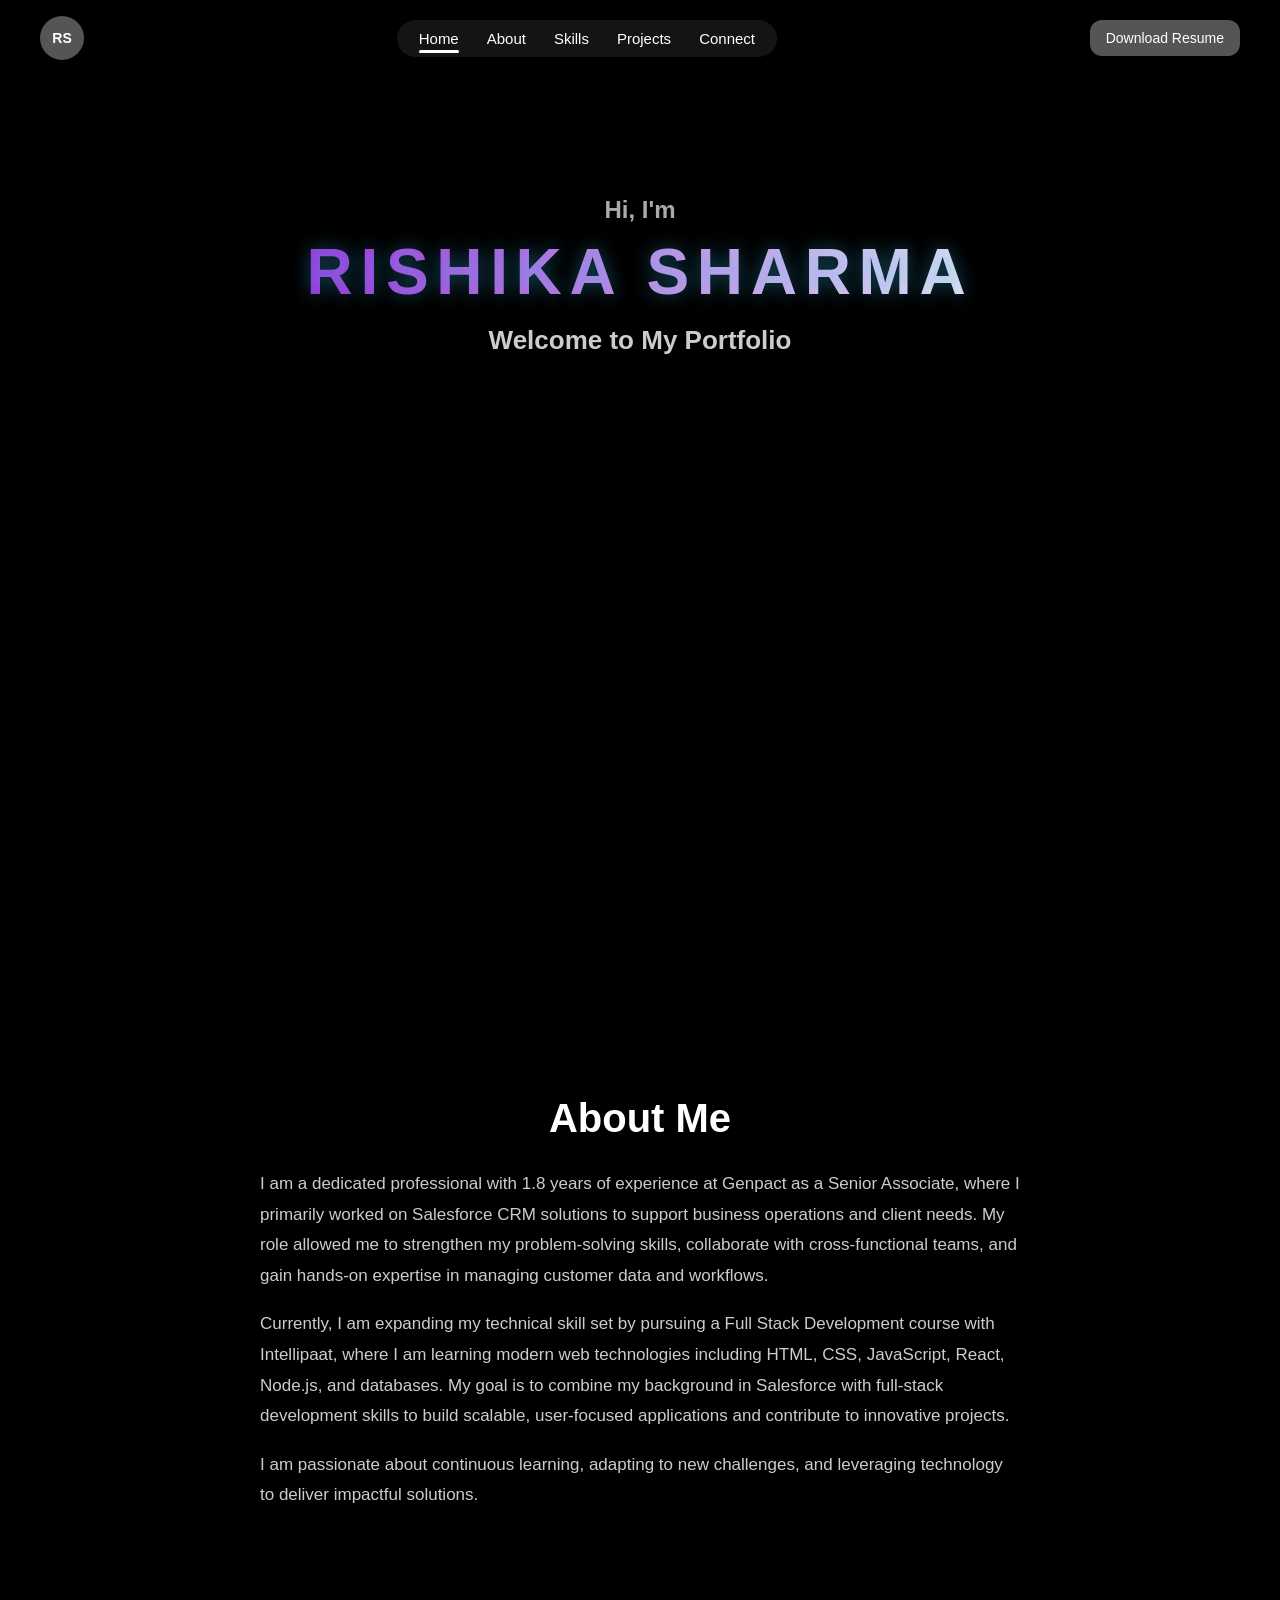
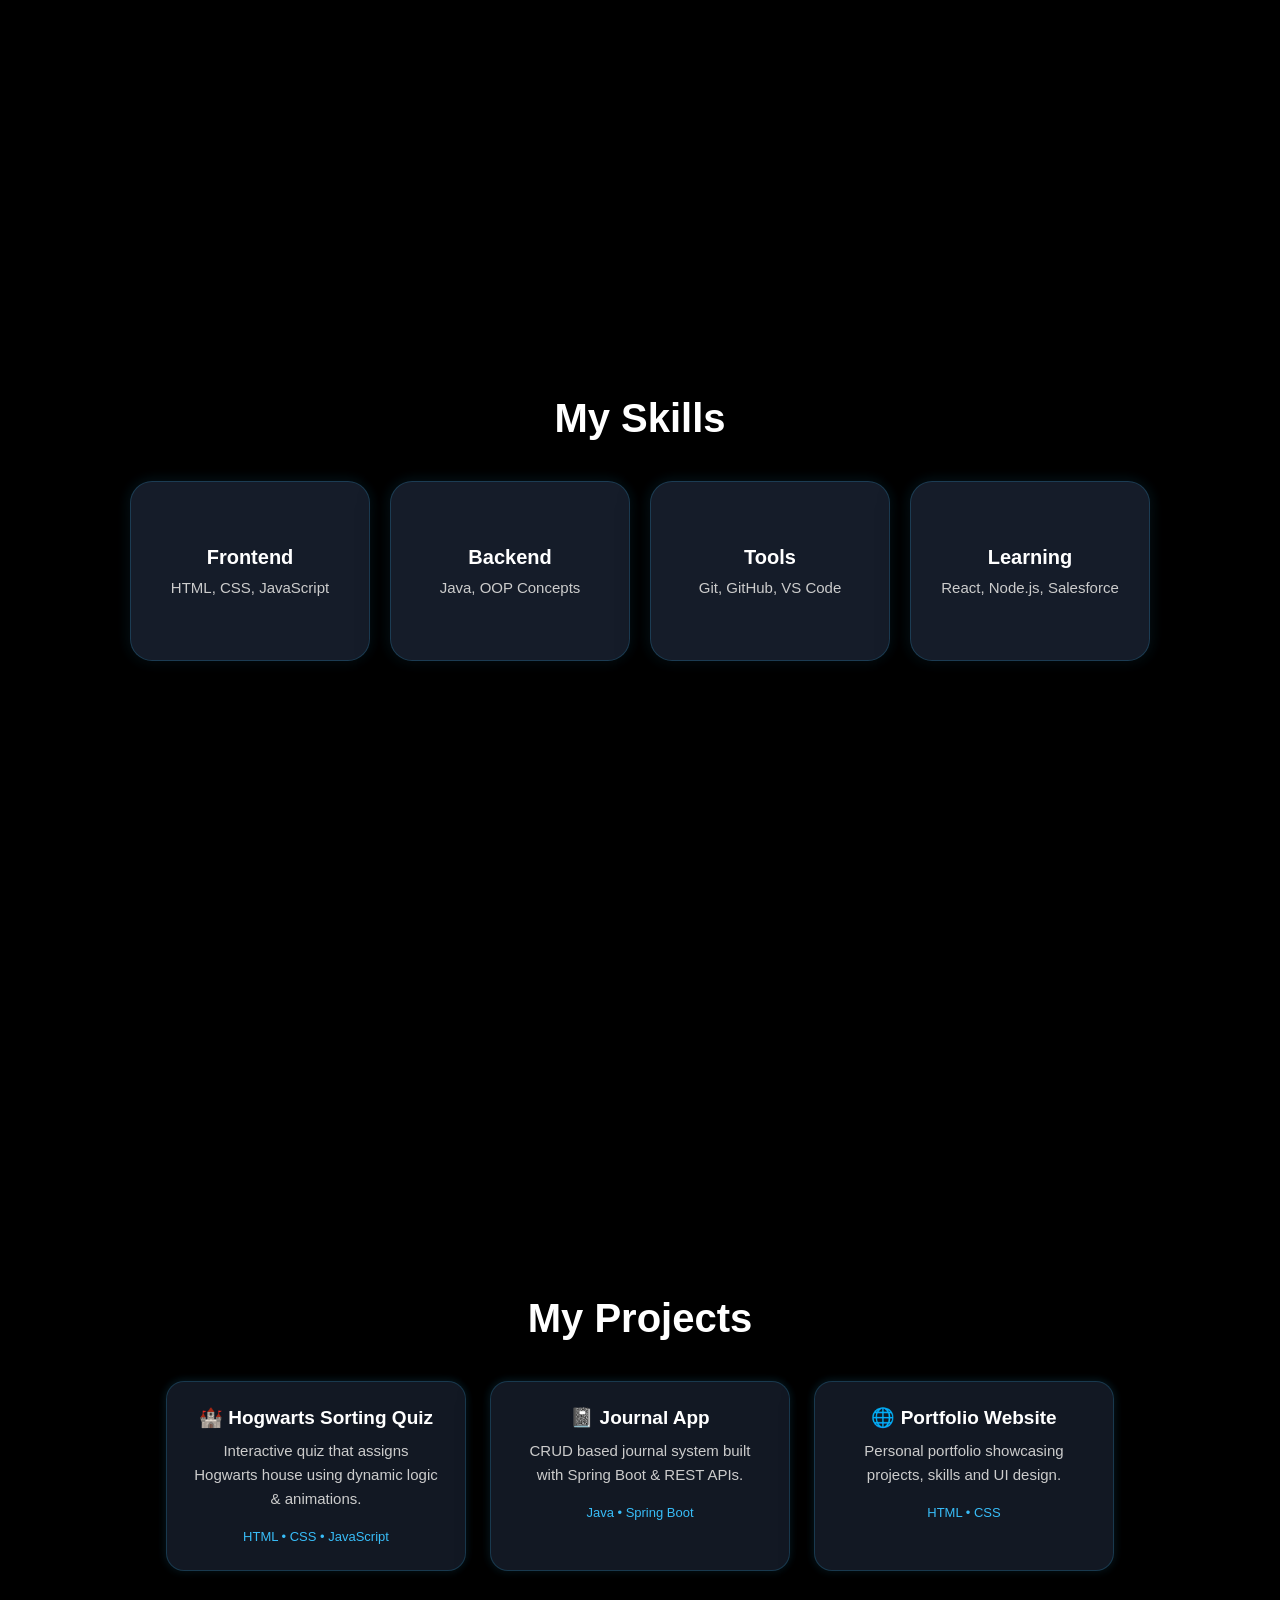
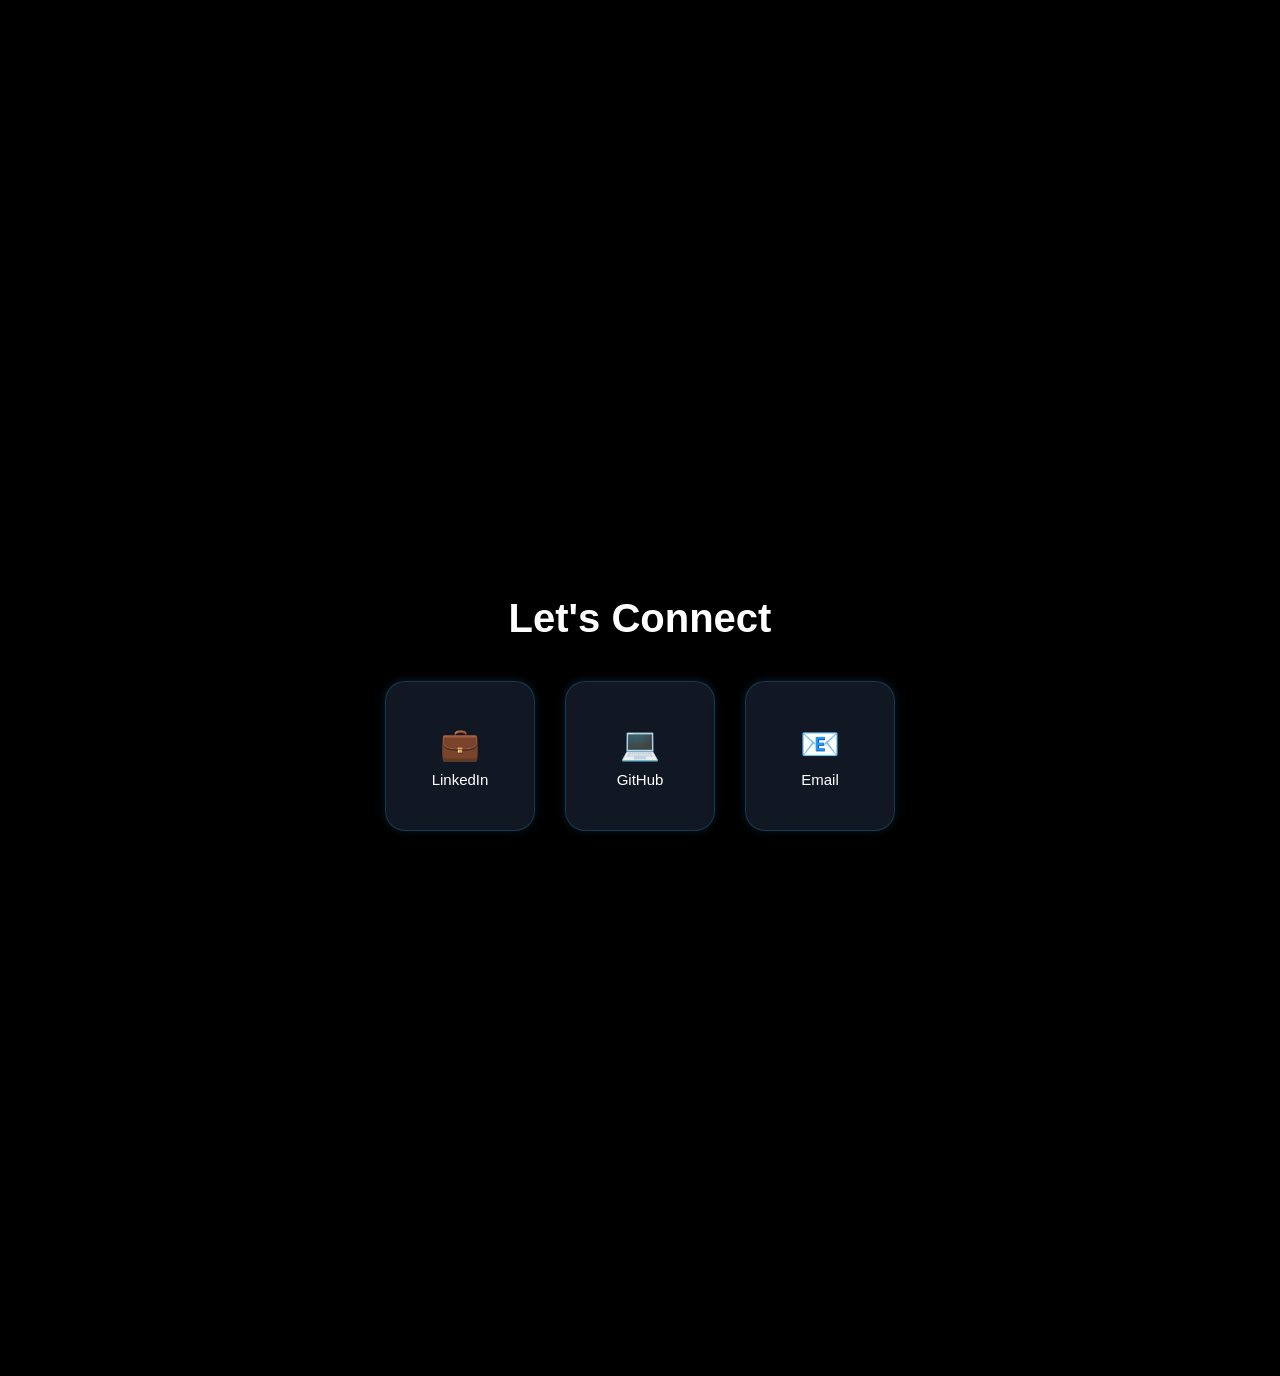
==== index.html @ 9d61c33a "Update index.html" ====
<!DOCTYPE html>
<html lang="en">
<head>
  <meta charset="UTF-8">
  <meta name="viewport" content="width=device-width, initial-scale=1.0, maximum-scale=1.0">
  <title>Portfolio – Rishika Sharma</title>
  <link rel="stylesheet" href="style.css">
</head>
<body>
 
<nav class="navbar">
  <div class="logo">RS</div>
 
  <div class="nav-center" id="navLinks">
    <a href="#home" class="active">Home</a>
    <a href="#about">About</a>
    <a href="#skills">Skills</a>
    <a href="#projects">Projects</a>
    <a href="#connect">Connect</a>
  </div>
 
  <button class="talk-btn">Download Resume</button>
  <div class="menu-toggle" id="menuToggle">☰</div>
</nav>
 
<!-- HOME -->
<div id="home" class="page home-page">
  <h3>Hi, I'm</h3>
  <h2 class="glow-text">Rishika Sharma</h2>
  <h1>Welcome to My Portfolio</h1>
</div>
 
<!-- ABOUT -->
<div id="about" class="page">
  <h2>About Me</h2>
  <p class="about-text">
    I am a dedicated professional with 1.8 years of experience at Genpact as a Senior Associate,
    where I primarily worked on Salesforce CRM solutions to support business operations and client needs.
    My role allowed me to strengthen my problem-solving skills, collaborate with cross-functional teams,
    and gain hands-on expertise in managing customer data and workflows.
  </p>
  <p class="about-text">
    Currently, I am expanding my technical skill set by pursuing a Full Stack Development course with Intellipaat,
    where I am learning modern web technologies including HTML, CSS, JavaScript, React, Node.js, and databases.
    My goal is to combine my background in Salesforce with full-stack development skills to build scalable,
    user-focused applications and contribute to innovative projects.
  </p>
  <p class="about-text">
    I am passionate about continuous learning, adapting to new challenges, and leveraging technology to deliver impactful solutions.
  </p>
</div>
 
<!-- SKILLS -->
<div id="skills" class="page">
  <section class="skills">
    <h2>My Skills</h2>
    <div class="skills-container">
      <div class="card"><h3>Frontend</h3><p>HTML, CSS, JavaScript</p></div>
      <div class="card"><h3>Backend</h3><p>Java, OOP Concepts</p></div>
      <div class="card"><h3>Tools</h3><p>Git, GitHub, VS Code</p></div>
      <div class="card"><h3>Learning</h3><p>React, Node.js, Salesforce</p></div>
    </div>
  </section>
</div>
 
<!-- PROJECTS -->
<div id="projects" class="page">
  <h2>My Projects</h2>
  <div class="projects-container">
    <div class="project-card">
      <h3>🏰 Hogwarts Sorting Quiz</h3>
      <p>Interactive quiz that assigns Hogwarts house using dynamic logic &amp; animations.</p>
      <span>HTML • CSS • JavaScript</span>
    </div>
    <div class="project-card">
      <h3>📓 Journal App</h3>
      <p>CRUD based journal system built with Spring Boot &amp; REST APIs.</p>
      <span>Java • Spring Boot</span>
    </div>
    <div class="project-card">
      <h3>🌐 Portfolio Website</h3>
      <p>Personal portfolio showcasing projects, skills and UI design.</p>
      <span>HTML • CSS</span>
    </div>
  </div>
</div>
 
<!-- CONNECT -->
<div id="connect" class="page">
  <h2>Let's Connect</h2>
  <div class="connect-container">
    <a href="https://www.linkedin.com/in/rishika-sharma25/" target="_blank" class="connect-card">
      <span>💼</span><p>LinkedIn</p>
    </a>
    <a href="https://github.com/rishikalearner" target="_blank" class="connect-card">
      <span>💻</span><p>GitHub</p>
    </a>
    <a href="mailto:rishikasharmar27@gmail.com" class="connect-card">
      <span>📧</span><p>Email</p>
    </a>
  </div>
</div>
 
<script src="script.js"></script>
</body>
</html>
---- style.css ----
/* ===== RESET ===== */
* {
  margin: 0;
  padding: 0;
  box-sizing: border-box;
}

html {
  scroll-behavior: smooth;
}

body {
  font-family: 'Segoe UI', Tahoma, Geneva, Verdana, sans-serif;
  background: black;
  color: white;
}

/* ===== NAVBAR ===== */
.navbar {
  display: flex;
  justify-content: space-between;
  align-items: center;
  padding: 16px 40px;
  position: sticky;
  top: 0;
  z-index: 1000;
  background: rgba(0, 0, 0, 0.7);
  backdrop-filter: blur(12px);
}

.logo {
  width: 44px;
  height: 44px;
  border-radius: 50%;
  background: #555;
  display: flex;
  align-items: center;
  justify-content: center;
  font-weight: bold;
  font-size: 14px;
  flex-shrink: 0;
}

.nav-center {
  display: flex;
  align-items: center;
  gap: 28px;
  background: rgba(255, 255, 255, 0.08);
  padding: 10px 22px;
  border-radius: 40px;
  backdrop-filter: blur(10px);
}

.nav-center a {
  color: white;
  text-decoration: none;
  font-size: 15px;
  position: relative;
  white-space: nowrap;
}

.nav-center a.active::after {
  content: "";
  position: absolute;
  left: 0;
  bottom: -6px;
  width: 100%;
  height: 3px;
  background: white;
  border-radius: 2px;
}

.talk-btn {
  background: #555;
  border: none;
  padding: 10px 16px;
  border-radius: 12px;
  color: white;
  cursor: pointer;
  font-size: 14px;
  white-space: nowrap;
  flex-shrink: 0;
}

.menu-toggle {
  display: none;
  font-size: 24px;
  cursor: pointer;
  flex-shrink: 0;
}

/* ===== PAGES ===== */
.page {
  min-height: 100vh;
  padding: 120px 80px 80px;
  font-size: 18px;
  text-align: center;
}

/* ===== HOME ===== */
.home-page h3 {
  font-size: clamp(18px, 3vw, 24px);
  color: #aaa;
  margin-bottom: 10px;
}

.home-page h1 {
  font-size: clamp(18px, 3vw, 26px);
  color: #ccc;
  margin-top: 14px;
}

.glow-text {
  display: inline-block;
  font-size: clamp(32px, 7vw, 64px);
  text-transform: uppercase;
  letter-spacing: 0.12em;
  color: transparent;
  background: linear-gradient(90deg,
    rgba(187, 56, 248, 0.85),
    rgba(255, 255, 255, 0.95),
    rgba(56, 189, 248, 0.7));
  background-size: 220% 100%;
  -webkit-background-clip: text;
  background-clip: text;
  text-shadow: 0 0 18px rgba(56, 189, 248, 0.4);
  animation: slideGlow 3.5s linear infinite;
  line-height: 1.2;
}

@keyframes slideGlow {
  0%   { background-position: 0% 50%; }
  100% { background-position: 200% 50%; }
}

/* ===== ABOUT ===== */
#about h2 {
  font-size: clamp(24px, 5vw, 40px);
  margin-bottom: 28px;
}

.about-text {
  max-width: 760px;
  margin: 0 auto 18px;
  font-size: clamp(14px, 2.2vw, 17px);
  line-height: 1.8;
  color: #ccc;
  text-align: left;
}

/* ===== SKILLS ===== */
.skills {
  text-align: center;
  padding: 0;
}

.skills h2 {
  font-size: clamp(24px, 5vw, 40px);
  margin-bottom: 10px;
}

.skills-container {
  display: flex;
  flex-wrap: wrap;
  justify-content: center;
  gap: 20px;
  margin-top: 40px;
}

.card {
  padding: 36px 22px;
  border-radius: 22px;
  min-height: 180px;
  width: clamp(160px, 40vw, 240px);

  background: rgba(30, 41, 59, 0.7);
  backdrop-filter: blur(12px);
  border: 1px solid rgba(56, 189, 248, 0.2);
  box-shadow:
    0 10px 30px rgba(0, 0, 0, 0.6),
    0 0 15px rgba(56, 189, 248, 0.15);

  display: flex;
  flex-direction: column;
  justify-content: center;
  align-items: center;
  text-align: center;

  transition: all 0.4s ease;
}

.card:hover {
  transform: translateY(-6px);
  box-shadow:
    0 16px 40px rgba(0, 0, 0, 0.7),
    0 0 22px rgba(56, 189, 248, 0.4);
}

.card h3 {
  margin-bottom: 10px;
  font-size: clamp(16px, 2.5vw, 20px);
  color: #fff;
}

.card p {
  font-size: clamp(13px, 2vw, 15px);
  color: #ccc;
}

/* ===== PROJECTS ===== */
#projects h2 {
  font-size: clamp(24px, 5vw, 40px);
  margin-bottom: 40px;
}

.projects-container {
  display: flex;
  flex-wrap: wrap;
  justify-content: center;
  gap: 24px;
}

.project-card {
  width: clamp(260px, 80vw, 300px);
  padding: 24px;
  border-radius: 18px;
  position: relative;
  z-index: 1;

  background: rgba(30, 41, 59, 0.6);
  backdrop-filter: blur(10px);
  border: 1px solid rgba(56, 189, 248, 0.2);
  box-shadow:
    0 10px 30px rgba(0, 0, 0, 0.6),
    0 0 10px rgba(56, 189, 248, 0.2);

  transition: all 0.3s ease;
}

.project-card::before {
  content: "";
  position: absolute;
  inset: -2px;
  border-radius: 20px;
  background: linear-gradient(45deg, #0f172a, #1e293b, #020617);
  z-index: -1;
  opacity: 0;
  transition: 0.4s;
}

.project-card:hover::before {
  opacity: 1;
}

.project-card:hover {
  transform: translateY(-10px) scale(1.03);
  box-shadow:
    0 20px 50px rgba(0, 0, 0, 0.8),
    0 0 25px rgba(56, 189, 248, 0.6);
  border: 1px solid #38bdf8;
}

.project-card h3 {
  margin-bottom: 10px;
  font-size: clamp(16px, 2.5vw, 19px);
  color: #fff;
}

.project-card p {
  font-size: clamp(13px, 2vw, 15px);
  color: #ccc;
  margin-bottom: 14px;
  line-height: 1.6;
}

.project-card span {
  font-size: 13px;
  color: #38bdf8;
}

/* ===== CONNECT ===== */
#connect h2 {
  font-size: clamp(24px, 5vw, 40px);
  margin-bottom: 40px;
}

.connect-container {
  display: flex;
  justify-content: center;
  gap: 30px;
  flex-wrap: wrap;
}

.connect-card {
  width: clamp(110px, 30vw, 150px);
  height: clamp(110px, 30vw, 150px);

  display: flex;
  flex-direction: column;
  justify-content: center;
  align-items: center;

  text-decoration: none;
  color: white;
  border-radius: 20px;

  background: rgba(30, 41, 59, 0.6);
  backdrop-filter: blur(10px);
  border: 1px solid rgba(56, 189, 248, 0.2);
  box-shadow:
    0 10px 30px rgba(0, 0, 0, 0.6),
    0 0 10px rgba(56, 189, 248, 0.2);

  transition: all 0.4s ease;
}

.connect-card span {
  font-size: clamp(22px, 5vw, 32px);
  margin-bottom: 8px;
}

.connect-card p {
  font-size: clamp(12px, 2vw, 15px);
}

.connect-card:hover {
  transform: translateY(-10px) scale(1.05);
  box-shadow:
    0 20px 50px rgba(0, 0, 0, 0.8),
    0 0 25px rgba(56, 189, 248, 0.6);
  border: 1px solid #38bdf8;
}

/* =====================================================
   RESPONSIVE BREAKPOINTS
   ===================================================== */

/* ── Tablet (portrait + landscape): 481px – 1024px ── */
@media (max-width: 1024px) {
  .navbar {
    padding: 14px 28px;
  }

  .nav-center {
    gap: 20px;
    padding: 9px 18px;
  }

  .page {
    padding: 100px 48px 60px;
  }
}

/* ── Mobile landscape / small tablet: 601px – 768px ── */
@media (max-width: 768px) {
  /* Navbar: hide desktop links + button, show hamburger */
  .nav-center {
    position: absolute;
    top: 72px;
    left: 0;
    right: 0;
    flex-direction: column;
    align-items: flex-start;
    gap: 14px;
    background: rgba(10, 10, 20, 0.97);
    padding: 20px 28px;
    border-radius: 0 0 16px 16px;
    display: none;
    box-shadow: 0 8px 24px rgba(0,0,0,0.5);
  }

  .nav-center.show {
    display: flex;
  }

  .nav-center a {
    font-size: 17px;
  }

  .menu-toggle {
    display: block;
  }

  .talk-btn {
    display: none;
  }

  .page {
    padding: 90px 24px 60px;
  }

  .about-text {
    text-align: left;
  }

  /* Stack cards full-width on small screens */
  .card {
    width: clamp(140px, 44vw, 220px);
    min-height: 150px;
    padding: 28px 16px;
  }

  .project-card {
    width: min(90vw, 340px);
  }
}

/* ── Phone portrait: up to 480px ── */
@media (max-width: 480px) {
  .navbar {
    padding: 12px 18px;
  }

  .logo {
    width: 38px;
    height: 38px;
    font-size: 12px;
  }

  .page {
    padding: 80px 16px 50px;
  }

  .home-page h3 {
    font-size: 16px;
  }

  /* Skills: 2-column grid on phone */
  .skills-container {
    display: grid;
    grid-template-columns: 1fr 1fr;
    gap: 14px;
    margin-top: 28px;
  }

  .card {
    width: 100%;
    min-height: 130px;
    padding: 22px 12px;
    border-radius: 16px;
  }

  /* Projects: single column */
  .projects-container {
    flex-direction: column;
    align-items: center;
  }

  .project-card {
    width: 100%;
    max-width: 360px;
  }

  /* Connect: row of 3, tight */
  .connect-container {
    gap: 16px;
  }

  .connect-card {
    width: 90px;
    height: 90px;
    border-radius: 14px;
  }

  .connect-card span {
    font-size: 22px;
    margin-bottom: 5px;
  }

  .connect-card p {
    font-size: 11px;
  }
}

/* ── Very small phones: up to 360px ── */
@media (max-width: 360px) {
  .skills-container {
    grid-template-columns: 1fr;
  }

  .card {
    width: 100%;
  }
}
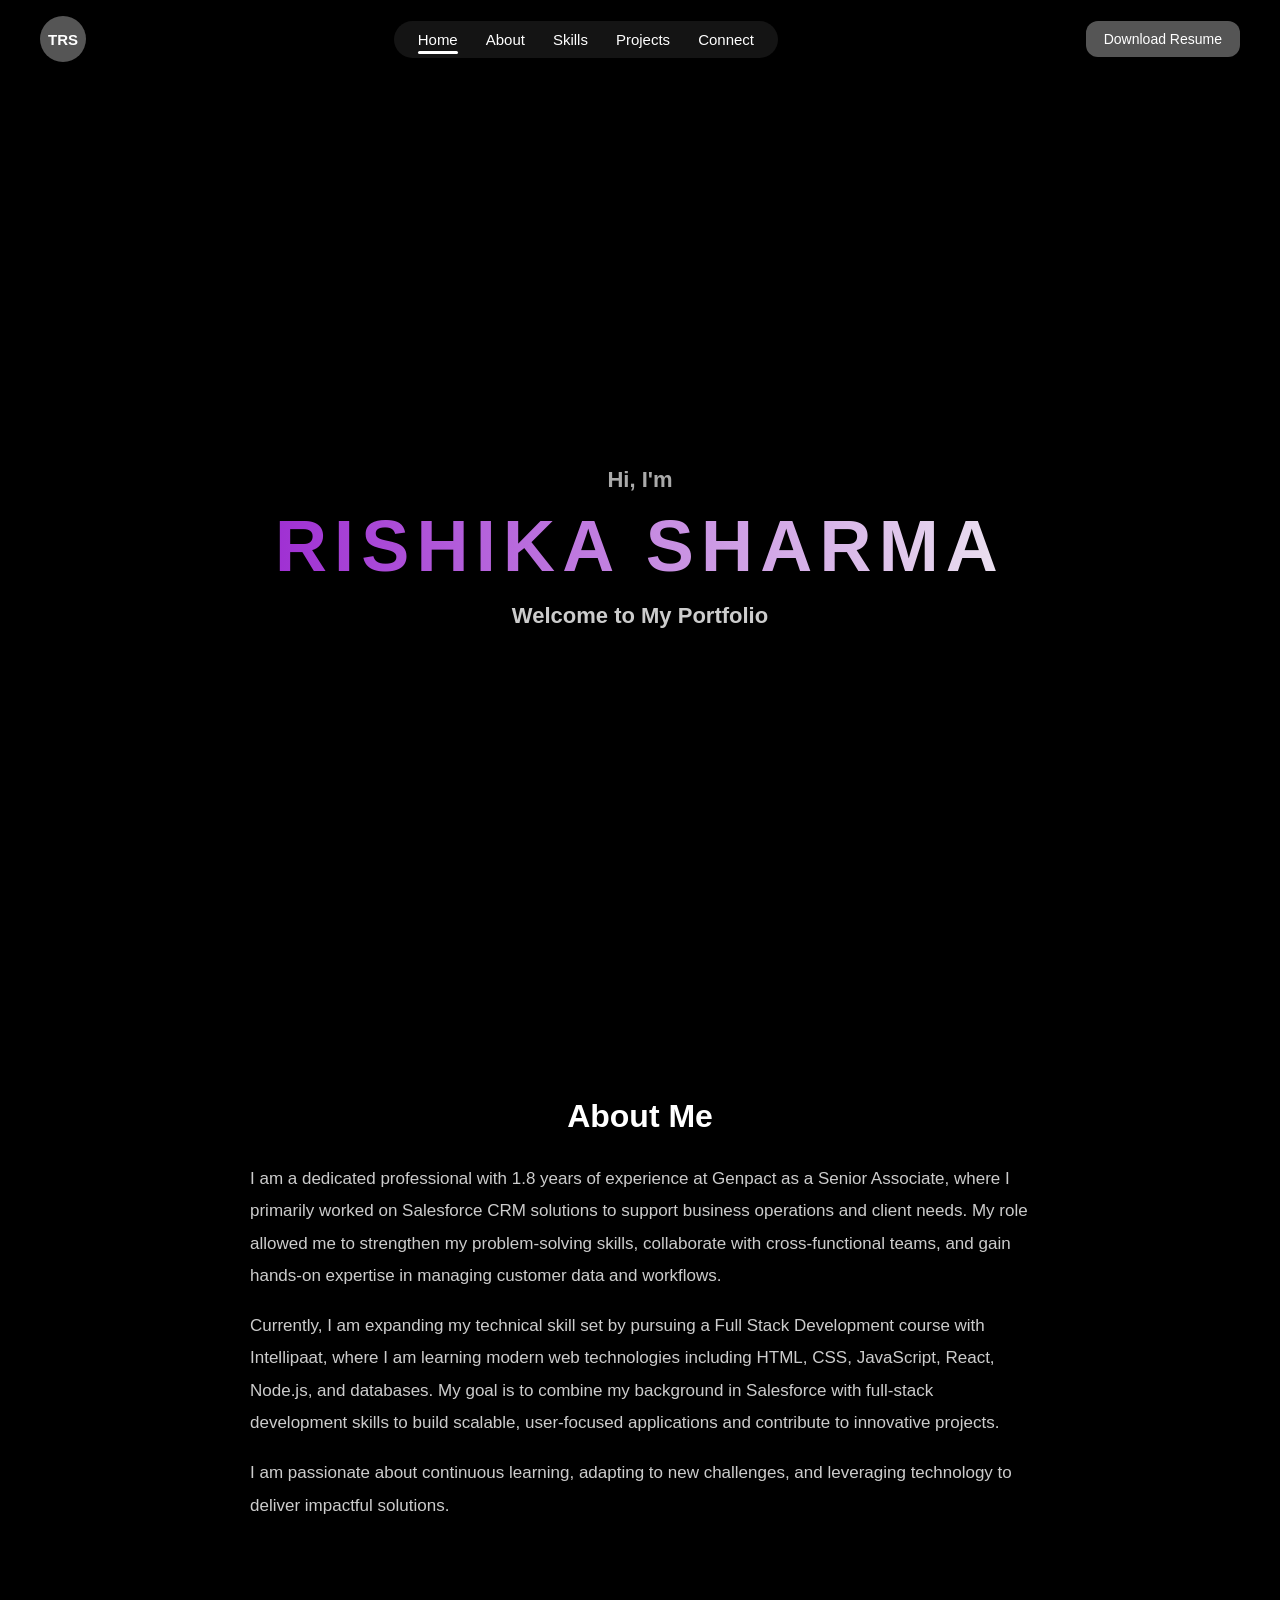
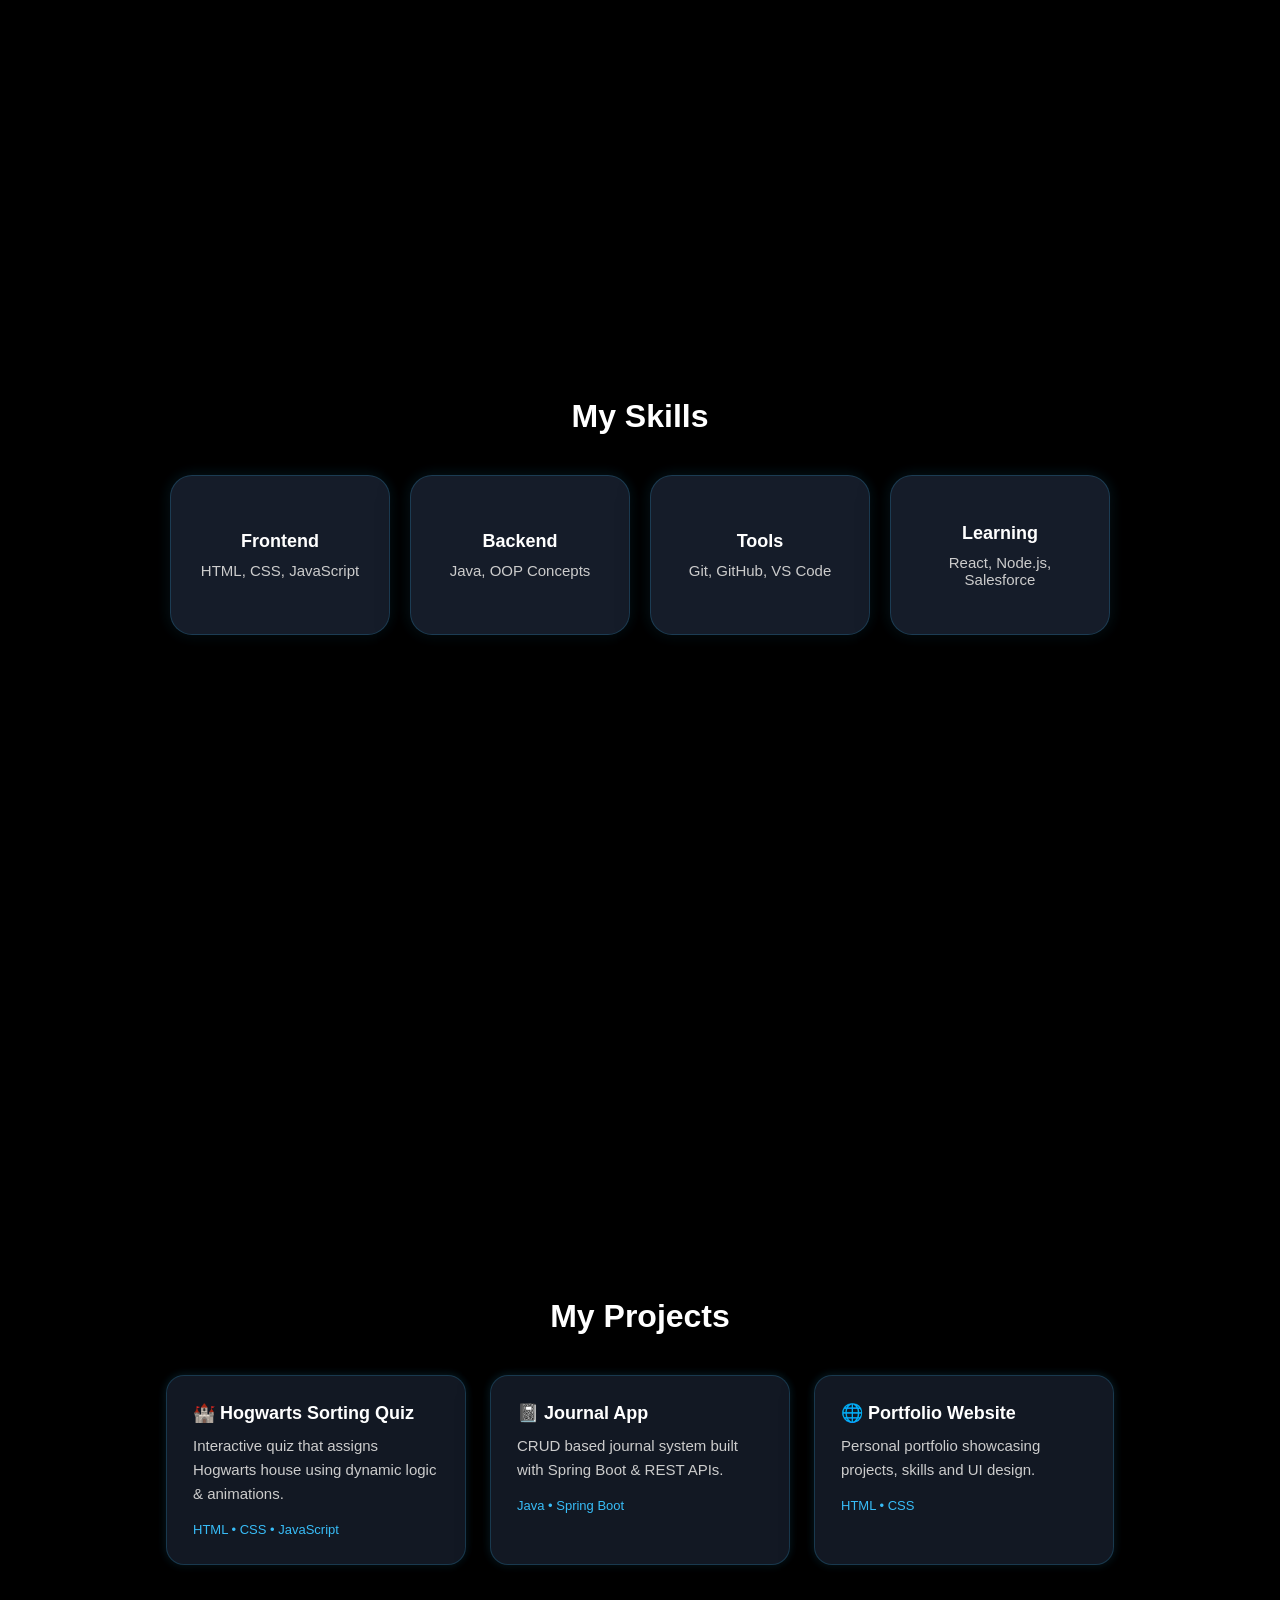
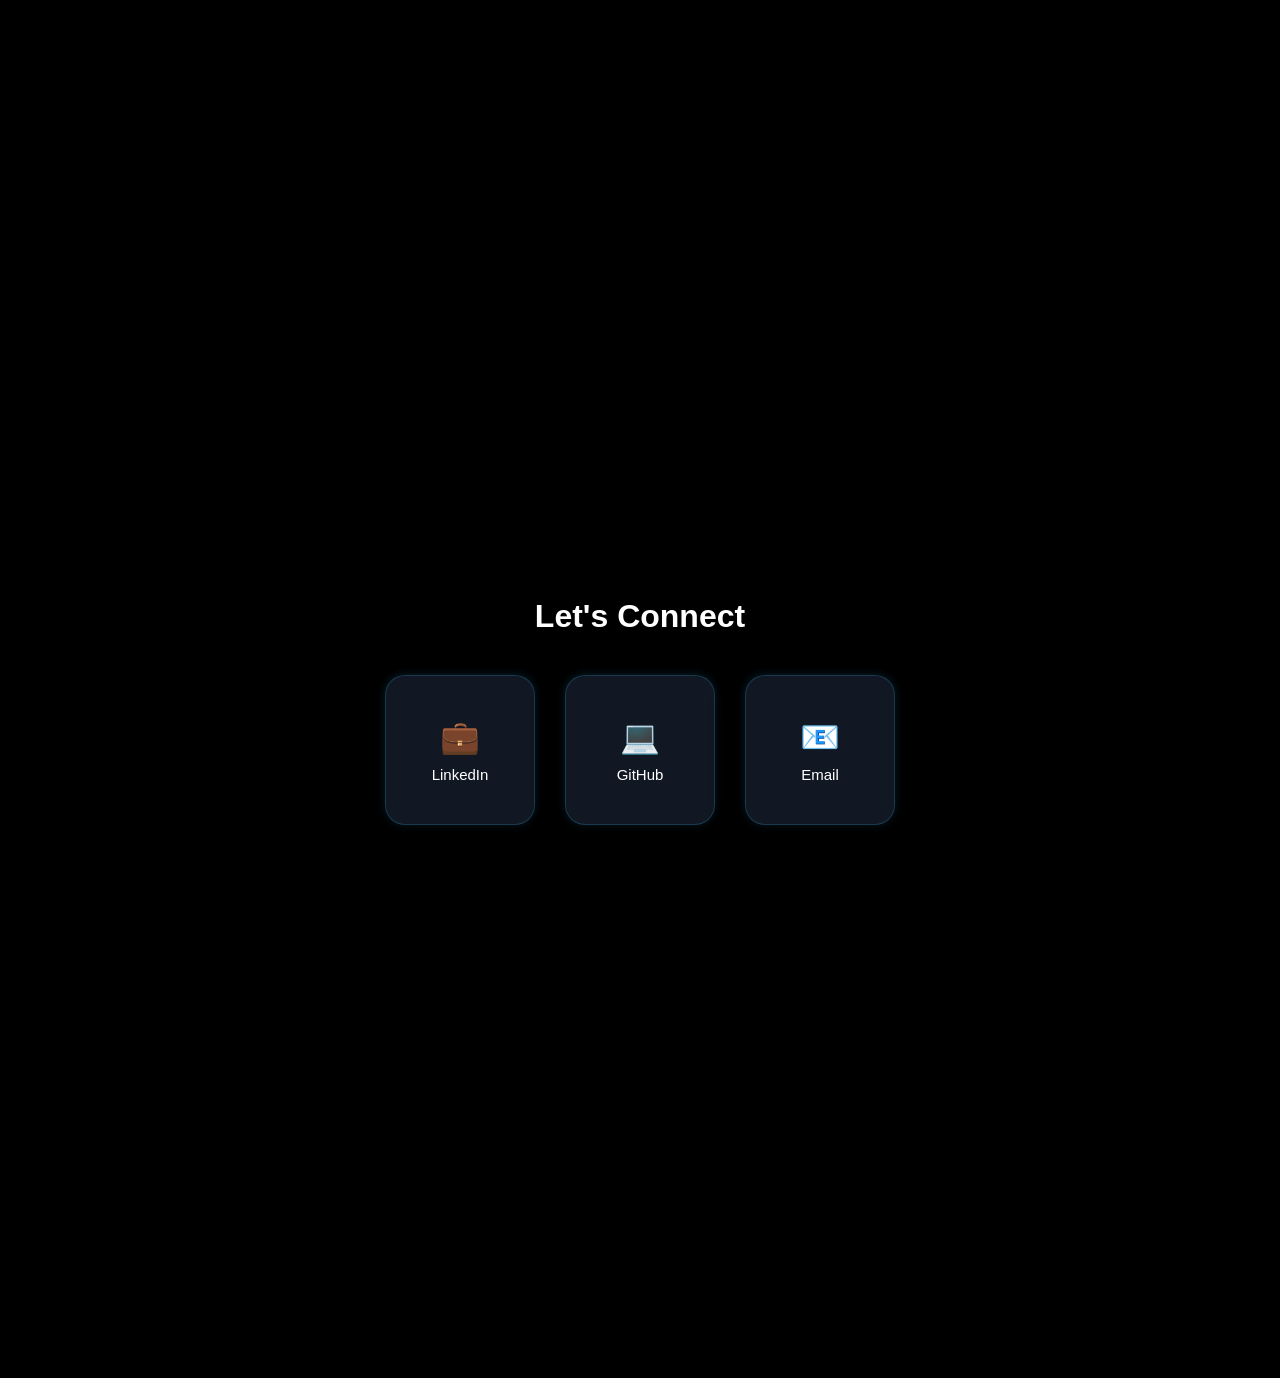
==== commit 10df5dee: "Merge branch 'main' of https://github.com/rishikalearner/portfolio-vigilant-waffle" ====
--- a/index.html
+++ b/index.html
@@ -9,7 +9,7 @@
 <body>
  
 <nav class="navbar">
-  <div class="logo">RS</div>
+  <div class="logo">TRS</div>
  
   <div class="nav-center" id="navLinks">
     <a href="#home" class="active">Home</a>
--- a/style.css
+++ b/style.css
@@ -1,20 +1,22 @@
+
 /* ===== RESET ===== */
 * {
   margin: 0;
   padding: 0;
   box-sizing: border-box;
 }
-
+ 
 html {
   scroll-behavior: smooth;
-}
-
+  -webkit-text-size-adjust: 100%; /* stops Safari shrinking text */
+}
+ 
 body {
   font-family: 'Segoe UI', Tahoma, Geneva, Verdana, sans-serif;
   background: black;
   color: white;
 }
-
+ 
 /* ===== NAVBAR ===== */
 .navbar {
   display: flex;
@@ -24,33 +26,32 @@
   position: sticky;
   top: 0;
   z-index: 1000;
-  background: rgba(0, 0, 0, 0.7);
+  background: rgba(0,0,0,0.8);
   backdrop-filter: blur(12px);
 }
-
+ 
 .logo {
-  width: 44px;
-  height: 44px;
+  width: 46px; height: 46px;
   border-radius: 50%;
   background: #555;
   display: flex;
   align-items: center;
   justify-content: center;
   font-weight: bold;
-  font-size: 14px;
+  font-size: 15px;
   flex-shrink: 0;
 }
-
+ 
 .nav-center {
   display: flex;
   align-items: center;
   gap: 28px;
-  background: rgba(255, 255, 255, 0.08);
-  padding: 10px 22px;
+  background: rgba(255,255,255,0.08);
+  padding: 10px 24px;
   border-radius: 40px;
   backdrop-filter: blur(10px);
 }
-
+ 
 .nav-center a {
   color: white;
   text-decoration: none;
@@ -58,22 +59,20 @@
   position: relative;
   white-space: nowrap;
 }
-
+ 
 .nav-center a.active::after {
   content: "";
   position: absolute;
-  left: 0;
-  bottom: -6px;
-  width: 100%;
-  height: 3px;
+  left: 0; bottom: -6px;
+  width: 100%; height: 3px;
   background: white;
   border-radius: 2px;
 }
-
+ 
 .talk-btn {
   background: #555;
   border: none;
-  padding: 10px 16px;
+  padding: 10px 18px;
   border-radius: 12px;
   color: white;
   cursor: pointer;
@@ -81,84 +80,87 @@
   white-space: nowrap;
   flex-shrink: 0;
 }
-
+ 
 .menu-toggle {
   display: none;
-  font-size: 24px;
+  font-size: 28px;        /* bigger tap target */
   cursor: pointer;
   flex-shrink: 0;
-}
-
+  padding: 4px 8px;
+}
+ 
 /* ===== PAGES ===== */
 .page {
   min-height: 100vh;
-  padding: 120px 80px 80px;
-  font-size: 18px;
+  padding: 120px 60px 80px;
   text-align: center;
 }
-
+ 
 /* ===== HOME ===== */
+.home-page {
+  display: flex;
+  flex-direction: column;
+  justify-content: center;
+  align-items: center;
+}
+ 
 .home-page h3 {
-  font-size: clamp(18px, 3vw, 24px);
+  font-size: 22px;
   color: #aaa;
   margin-bottom: 10px;
 }
-
+ 
 .home-page h1 {
-  font-size: clamp(18px, 3vw, 26px);
+  font-size: 22px;
   color: #ccc;
   margin-top: 14px;
 }
-
+ 
 .glow-text {
   display: inline-block;
-  font-size: clamp(32px, 7vw, 64px);
+  font-size: clamp(40px, 9vw, 72px);
   text-transform: uppercase;
-  letter-spacing: 0.12em;
+  letter-spacing: 0.1em;
   color: transparent;
   background: linear-gradient(90deg,
-    rgba(187, 56, 248, 0.85),
-    rgba(255, 255, 255, 0.95),
-    rgba(56, 189, 248, 0.7));
+    rgba(187,56,248,0.85),
+    rgba(255,255,255,0.95),
+    rgba(56,189,248,0.7));
   background-size: 220% 100%;
   -webkit-background-clip: text;
   background-clip: text;
-  text-shadow: 0 0 18px rgba(56, 189, 248, 0.4);
   animation: slideGlow 3.5s linear infinite;
   line-height: 1.2;
 }
-
+ 
 @keyframes slideGlow {
   0%   { background-position: 0% 50%; }
   100% { background-position: 200% 50%; }
 }
-
+ 
 /* ===== ABOUT ===== */
 #about h2 {
-  font-size: clamp(24px, 5vw, 40px);
+  font-size: 32px;
   margin-bottom: 28px;
 }
-
+ 
 .about-text {
-  max-width: 760px;
+  max-width: 780px;
   margin: 0 auto 18px;
-  font-size: clamp(14px, 2.2vw, 17px);
-  line-height: 1.8;
+  font-size: 17px;
+  line-height: 1.9;
   color: #ccc;
   text-align: left;
 }
-
+ 
 /* ===== SKILLS ===== */
-.skills {
-  text-align: center;
-  padding: 0;
-}
-
+.skills { padding: 0; }
+ 
 .skills h2 {
-  font-size: clamp(24px, 5vw, 40px);
+  font-size: 32px;
   margin-bottom: 10px;
 }
-
+ 
 .skills-container {
   display: flex;
   flex-wrap: wrap;
@@ -166,319 +168,282 @@
   gap: 20px;
   margin-top: 40px;
 }
-
+ 
 .card {
-  padding: 36px 22px;
+  padding: 36px 24px;
   border-radius: 22px;
-  min-height: 180px;
-  width: clamp(160px, 40vw, 240px);
-
-  background: rgba(30, 41, 59, 0.7);
+  width: 220px;
+  min-height: 160px;
+  background: rgba(30,41,59,0.7);
   backdrop-filter: blur(12px);
-  border: 1px solid rgba(56, 189, 248, 0.2);
-  box-shadow:
-    0 10px 30px rgba(0, 0, 0, 0.6),
-    0 0 15px rgba(56, 189, 248, 0.15);
-
+  border: 1px solid rgba(56,189,248,0.2);
+  box-shadow: 0 10px 30px rgba(0,0,0,0.6), 0 0 15px rgba(56,189,248,0.15);
   display: flex;
   flex-direction: column;
   justify-content: center;
   align-items: center;
   text-align: center;
-
   transition: all 0.4s ease;
 }
-
-.card:hover {
-  transform: translateY(-6px);
-  box-shadow:
-    0 16px 40px rgba(0, 0, 0, 0.7),
-    0 0 22px rgba(56, 189, 248, 0.4);
-}
-
+ 
+.card:hover { transform: translateY(-6px); }
+ 
 .card h3 {
+  font-size: 18px;
   margin-bottom: 10px;
-  font-size: clamp(16px, 2.5vw, 20px);
   color: #fff;
 }
-
+ 
 .card p {
-  font-size: clamp(13px, 2vw, 15px);
+  font-size: 15px;
   color: #ccc;
 }
-
+ 
 /* ===== PROJECTS ===== */
 #projects h2 {
-  font-size: clamp(24px, 5vw, 40px);
+  font-size: 32px;
   margin-bottom: 40px;
 }
-
+ 
 .projects-container {
   display: flex;
   flex-wrap: wrap;
   justify-content: center;
   gap: 24px;
 }
-
+ 
 .project-card {
-  width: clamp(260px, 80vw, 300px);
-  padding: 24px;
+  width: 300px;
+  padding: 26px;
   border-radius: 18px;
-  position: relative;
-  z-index: 1;
-
-  background: rgba(30, 41, 59, 0.6);
+  position: relative; z-index: 1;
+  background: rgba(30,41,59,0.6);
   backdrop-filter: blur(10px);
-  border: 1px solid rgba(56, 189, 248, 0.2);
-  box-shadow:
-    0 10px 30px rgba(0, 0, 0, 0.6),
-    0 0 10px rgba(56, 189, 248, 0.2);
-
+  border: 1px solid rgba(56,189,248,0.2);
+  box-shadow: 0 10px 30px rgba(0,0,0,0.6), 0 0 10px rgba(56,189,248,0.2);
   transition: all 0.3s ease;
-}
-
-.project-card::before {
-  content: "";
-  position: absolute;
-  inset: -2px;
-  border-radius: 20px;
-  background: linear-gradient(45deg, #0f172a, #1e293b, #020617);
-  z-index: -1;
-  opacity: 0;
-  transition: 0.4s;
-}
-
-.project-card:hover::before {
-  opacity: 1;
-}
-
+  text-align: left;
+}
+ 
 .project-card:hover {
   transform: translateY(-10px) scale(1.03);
-  box-shadow:
-    0 20px 50px rgba(0, 0, 0, 0.8),
-    0 0 25px rgba(56, 189, 248, 0.6);
+  box-shadow: 0 20px 50px rgba(0,0,0,0.8), 0 0 25px rgba(56,189,248,0.6);
   border: 1px solid #38bdf8;
 }
-
+ 
 .project-card h3 {
+  font-size: 18px;
   margin-bottom: 10px;
-  font-size: clamp(16px, 2.5vw, 19px);
   color: #fff;
 }
-
+ 
 .project-card p {
-  font-size: clamp(13px, 2vw, 15px);
+  font-size: 15px;
   color: #ccc;
   margin-bottom: 14px;
   line-height: 1.6;
 }
-
+ 
 .project-card span {
   font-size: 13px;
   color: #38bdf8;
 }
-
+ 
 /* ===== CONNECT ===== */
 #connect h2 {
-  font-size: clamp(24px, 5vw, 40px);
+  font-size: 32px;
   margin-bottom: 40px;
 }
-
+ 
 .connect-container {
   display: flex;
   justify-content: center;
   gap: 30px;
   flex-wrap: wrap;
 }
-
+ 
 .connect-card {
-  width: clamp(110px, 30vw, 150px);
-  height: clamp(110px, 30vw, 150px);
-
+  width: 150px; height: 150px;
   display: flex;
   flex-direction: column;
   justify-content: center;
   align-items: center;
-
   text-decoration: none;
   color: white;
   border-radius: 20px;
-
-  background: rgba(30, 41, 59, 0.6);
+  background: rgba(30,41,59,0.6);
   backdrop-filter: blur(10px);
-  border: 1px solid rgba(56, 189, 248, 0.2);
-  box-shadow:
-    0 10px 30px rgba(0, 0, 0, 0.6),
-    0 0 10px rgba(56, 189, 248, 0.2);
-
+  border: 1px solid rgba(56,189,248,0.2);
+  box-shadow: 0 10px 30px rgba(0,0,0,0.6), 0 0 10px rgba(56,189,248,0.2);
   transition: all 0.4s ease;
 }
-
+ 
 .connect-card span {
-  font-size: clamp(22px, 5vw, 32px);
-  margin-bottom: 8px;
-}
-
+  font-size: 32px;
+  margin-bottom: 10px;
+}
+ 
 .connect-card p {
-  font-size: clamp(12px, 2vw, 15px);
-}
-
+  font-size: 15px;
+}
+ 
 .connect-card:hover {
   transform: translateY(-10px) scale(1.05);
-  box-shadow:
-    0 20px 50px rgba(0, 0, 0, 0.8),
-    0 0 25px rgba(56, 189, 248, 0.6);
+  box-shadow: 0 20px 50px rgba(0,0,0,0.8), 0 0 25px rgba(56,189,248,0.6);
   border: 1px solid #38bdf8;
 }
-
+ 
 /* =====================================================
-   RESPONSIVE BREAKPOINTS
+   RESPONSIVE — TABLET (≤ 1024px)
    ===================================================== */
-
-/* ── Tablet (portrait + landscape): 481px – 1024px ── */
 @media (max-width: 1024px) {
-  .navbar {
-    padding: 14px 28px;
-  }
-
-  .nav-center {
-    gap: 20px;
-    padding: 9px 18px;
-  }
-
-  .page {
-    padding: 100px 48px 60px;
-  }
-}
-
-/* ── Mobile landscape / small tablet: 601px – 768px ── */
+  .navbar { padding: 14px 28px; }
+  .page   { padding: 100px 40px 60px; }
+}
+ 
+/* =====================================================
+   RESPONSIVE — MOBILE (≤ 768px)
+   Safari iPhone / Android
+   ===================================================== */
 @media (max-width: 768px) {
-  /* Navbar: hide desktop links + button, show hamburger */
+ 
+  /* Navbar */
   .nav-center {
     position: absolute;
-    top: 72px;
-    left: 0;
-    right: 0;
+    top: 70px; left: 0; right: 0;
     flex-direction: column;
     align-items: flex-start;
-    gap: 14px;
-    background: rgba(10, 10, 20, 0.97);
-    padding: 20px 28px;
-    border-radius: 0 0 16px 16px;
+    gap: 18px;
+    background: rgba(8,8,18,0.98);
+    padding: 24px 28px;
+    border-radius: 0 0 18px 18px;
     display: none;
-    box-shadow: 0 8px 24px rgba(0,0,0,0.5);
-  }
-
-  .nav-center.show {
-    display: flex;
-  }
-
+    box-shadow: 0 10px 30px rgba(0,0,0,0.7);
+  }
+ 
+  .nav-center.show { display: flex; }
+ 
   .nav-center a {
-    font-size: 17px;
-  }
-
-  .menu-toggle {
-    display: block;
-  }
-
-  .talk-btn {
-    display: none;
-  }
-
-  .page {
-    padding: 90px 24px 60px;
-  }
-
-  .about-text {
-    text-align: left;
-  }
-
-  /* Stack cards full-width on small screens */
-  .card {
-    width: clamp(140px, 44vw, 220px);
-    min-height: 150px;
-    padding: 28px 16px;
-  }
-
-  .project-card {
-    width: min(90vw, 340px);
-  }
-}
-
-/* ── Phone portrait: up to 480px ── */
-@media (max-width: 480px) {
-  .navbar {
-    padding: 12px 18px;
-  }
-
-  .logo {
-    width: 38px;
-    height: 38px;
-    font-size: 12px;
-  }
-
-  .page {
-    padding: 80px 16px 50px;
-  }
-
-  .home-page h3 {
-    font-size: 16px;
-  }
-
-  /* Skills: 2-column grid on phone */
+    font-size: 18px;   /* BIG enough to tap easily */
+    padding: 4px 0;
+  }
+ 
+  .menu-toggle { display: block; }
+  .talk-btn    { display: none; }
+ 
+  /* Pages */
+  .page { padding: 90px 20px 60px; }
+ 
+  /* Home */
+  .home-page h3 { font-size: 20px; }
+  .home-page h1 { font-size: 18px; }
+ 
+  /* About */
+  #about h2    { font-size: 28px; }
+  .about-text  { font-size: 16px; text-align: left; }
+ 
+  /* Skills */
+  .skills h2 { font-size: 28px; }
+ 
   .skills-container {
     display: grid;
     grid-template-columns: 1fr 1fr;
-    gap: 14px;
+    gap: 16px;
     margin-top: 28px;
-  }
-
+    width: 100%;
+  }
+ 
   .card {
     width: 100%;
     min-height: 130px;
-    padding: 22px 12px;
-    border-radius: 16px;
-  }
-
-  /* Projects: single column */
+    padding: 24px 14px;
+    border-radius: 18px;
+  }
+ 
+  .card h3 { font-size: 17px; }
+  .card p  { font-size: 14px; }
+ 
+  /* Projects */
+  #projects h2 { font-size: 28px; }
+ 
   .projects-container {
     flex-direction: column;
     align-items: center;
   }
-
+ 
   .project-card {
     width: 100%;
-    max-width: 360px;
-  }
-
-  /* Connect: row of 3, tight */
-  .connect-container {
-    gap: 16px;
-  }
-
+    max-width: 420px;
+    padding: 22px 20px;
+  }
+ 
+  .project-card h3 { font-size: 18px; }
+  .project-card p  { font-size: 15px; }
+ 
+  /* Connect */
+  #connect h2 { font-size: 28px; }
+ 
+  .connect-container { gap: 18px; }
+ 
   .connect-card {
-    width: 90px;
-    height: 90px;
-    border-radius: 14px;
-  }
-
-  .connect-card span {
-    font-size: 22px;
-    margin-bottom: 5px;
-  }
-
-  .connect-card p {
-    font-size: 11px;
-  }
-}
-
-/* ── Very small phones: up to 360px ── */
+    width: 120px;
+    height: 120px;
+    border-radius: 16px;
+  }
+ 
+  .connect-card span { font-size: 28px; }
+  .connect-card p    { font-size: 14px; }
+}
+ 
+/* =====================================================
+   RESPONSIVE — SMALL PHONE (≤ 430px)
+   iPhone SE, iPhone 14, most Androids
+   ===================================================== */
+@media (max-width: 430px) {
+ 
+  .page { padding: 80px 16px 50px; }
+ 
+  /* Home */
+  .home-page h3 { font-size: 18px; }
+  .home-page h1 { font-size: 16px; }
+ 
+  /* Skills — still 2 columns but tighter */
+  .skills-container { gap: 12px; }
+ 
+  .card {
+    min-height: 120px;
+    padding: 20px 10px;
+    border-radius: 16px;
+  }
+ 
+  .card h3 { font-size: 16px; }
+  .card p  { font-size: 13px; }
+ 
+  /* Projects full width */
+  .project-card { max-width: 100%; }
+ 
+  /* Connect cards row of 3 */
+  .connect-card {
+    width: 100px;
+    height: 100px;
+  }
+ 
+  .connect-card span { font-size: 26px; }
+  .connect-card p    { font-size: 13px; }
+}
+ 
+/* =====================================================
+   RESPONSIVE — VERY SMALL (≤ 360px)
+   ===================================================== */
 @media (max-width: 360px) {
-  .skills-container {
-    grid-template-columns: 1fr;
-  }
-
-  .card {
-    width: 100%;
-  }
-}
+  .skills-container { grid-template-columns: 1fr; }
+  .card { width: 100%; }
+}
+ 
+
+
+
+
+
+
+
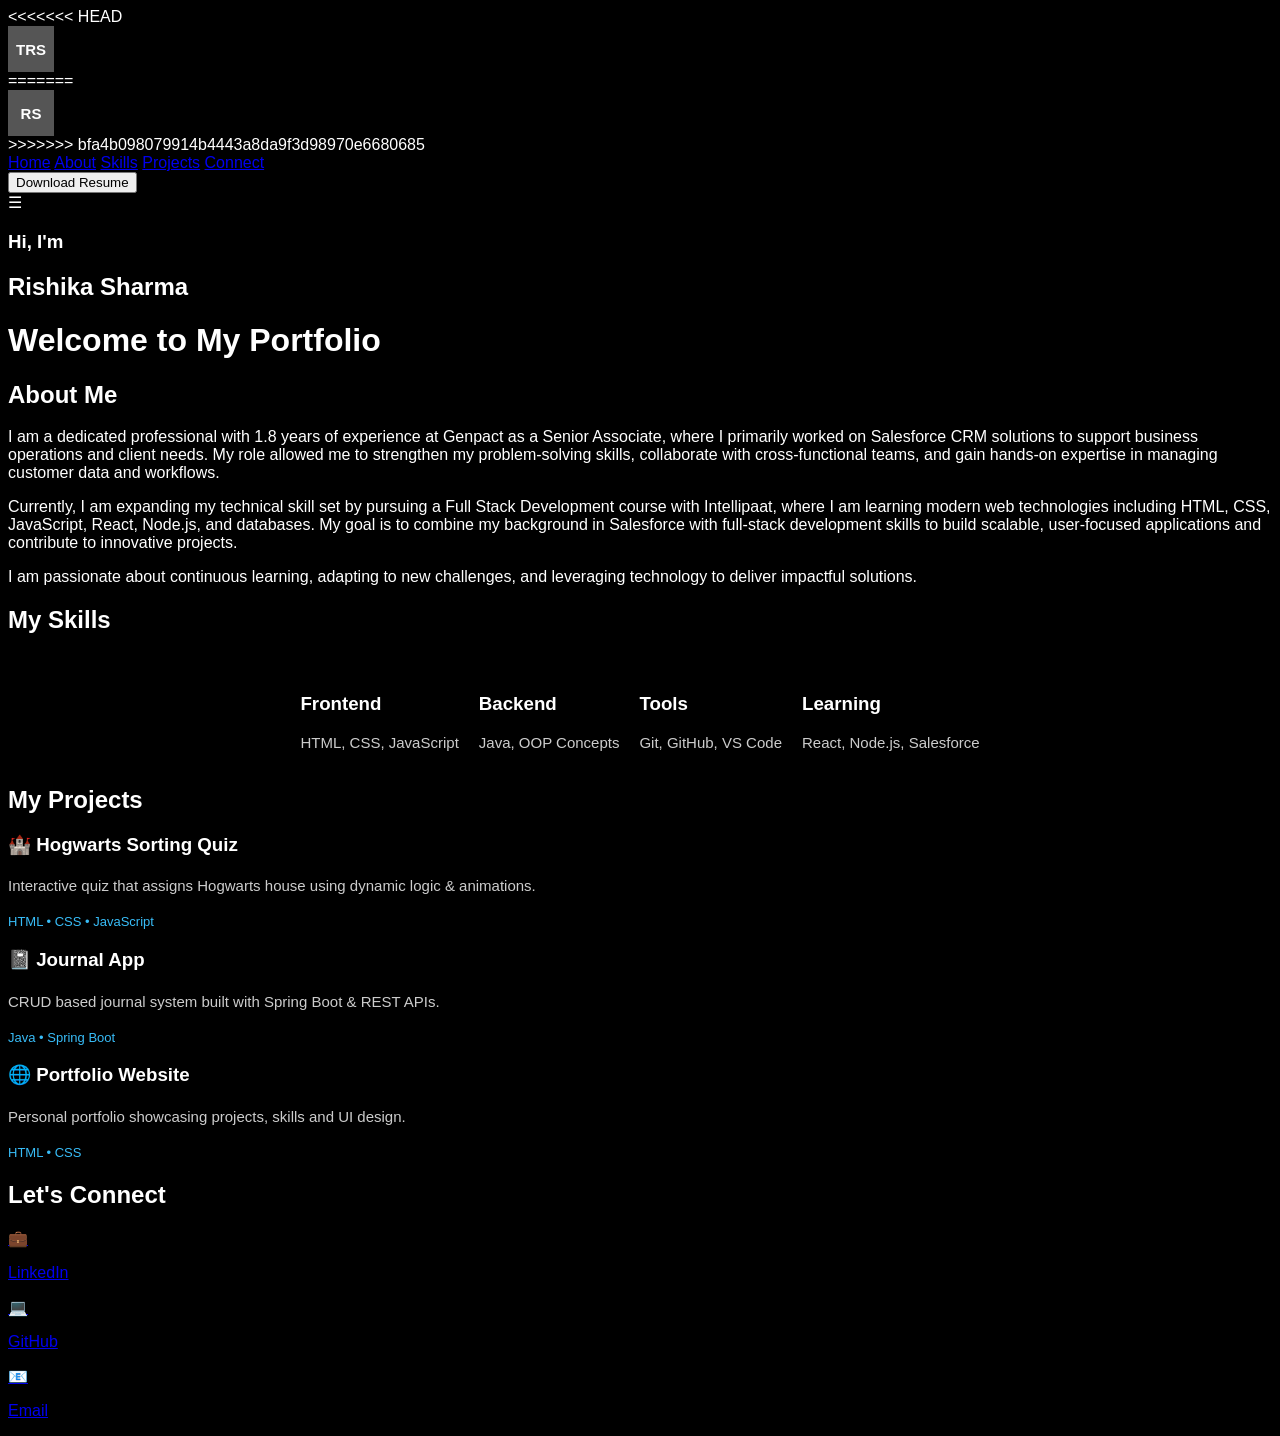
==== commit b7368b42: "Merge branch 'main' of https://github.com/rishikalearner/portfolio-vigilant-waffle" ====
--- a/index.html
+++ b/index.html
@@ -9,7 +9,11 @@
 <body>
  
 <nav class="navbar">
+<<<<<<< HEAD
   <div class="logo">TRS</div>
+=======
+  <div class="logo">RS</div>
+>>>>>>> bfa4b098079914b4443a8da9f3d98970e6680685
  
   <div class="nav-center" id="navLinks">
     <a href="#home" class="active">Home</a>
--- a/style.css
+++ b/style.css
@@ -1,4 +1,7 @@
-
+<<<<<<< HEAD
+=======
+
+>>>>>>> bfa4b098079914b4443a8da9f3d98970e6680685
 /* ===== RESET ===== */
 * {
   margin: 0;
@@ -8,7 +11,11 @@
  
 html {
   scroll-behavior: smooth;
+<<<<<<< HEAD
+  -webkit-text-size-adjust: 100%;
+=======
   -webkit-text-size-adjust: 100%; /* stops Safari shrinking text */
+>>>>>>> bfa4b098079914b4443a8da9f3d98970e6680685
 }
  
 body {
@@ -16,12 +23,31 @@
   background: black;
   color: white;
 }
- 
+<<<<<<< HEAD
+
+=======
+ 
+>>>>>>> bfa4b098079914b4443a8da9f3d98970e6680685
 /* ===== NAVBAR ===== */
 .navbar {
   display: flex;
   justify-content: space-between;
   align-items: center;
+<<<<<<< HEAD
+  padding: 14px 40px;
+  position: sticky;
+  top: 0;
+  z-index: 1000;
+  background: rgba(0, 0, 0, 0.95);
+  backdrop-filter: blur(12px);
+  -webkit-backdrop-filter: blur(12px);
+  border-bottom: 1px solid rgba(255, 255, 255, 0.08);
+}
+
+.logo {
+  width: 46px;
+  height: 46px;
+=======
   padding: 16px 40px;
   position: sticky;
   top: 0;
@@ -32,6 +58,7 @@
  
 .logo {
   width: 46px; height: 46px;
+>>>>>>> bfa4b098079914b4443a8da9f3d98970e6680685
   border-radius: 50%;
   background: #555;
   display: flex;
@@ -40,18 +67,33 @@
   font-weight: bold;
   font-size: 15px;
   flex-shrink: 0;
-}
- 
+<<<<<<< HEAD
+  z-index: 1001;
+}
+
+/* Desktop nav pill */
+=======
+}
+ 
+>>>>>>> bfa4b098079914b4443a8da9f3d98970e6680685
 .nav-center {
   display: flex;
   align-items: center;
   gap: 28px;
+<<<<<<< HEAD
+  background: rgba(255, 255, 255, 0.08);
+=======
   background: rgba(255,255,255,0.08);
+>>>>>>> bfa4b098079914b4443a8da9f3d98970e6680685
   padding: 10px 24px;
   border-radius: 40px;
   backdrop-filter: blur(10px);
 }
- 
+<<<<<<< HEAD
+
+=======
+ 
+>>>>>>> bfa4b098079914b4443a8da9f3d98970e6680685
 .nav-center a {
   color: white;
   text-decoration: none;
@@ -59,7 +101,11 @@
   position: relative;
   white-space: nowrap;
 }
- 
+<<<<<<< HEAD
+
+=======
+ 
+>>>>>>> bfa4b098079914b4443a8da9f3d98970e6680685
 .nav-center a.active::after {
   content: "";
   position: absolute;
@@ -68,7 +114,11 @@
   background: white;
   border-radius: 2px;
 }
- 
+<<<<<<< HEAD
+
+=======
+ 
+>>>>>>> bfa4b098079914b4443a8da9f3d98970e6680685
 .talk-btn {
   background: #555;
   border: none;
@@ -80,6 +130,25 @@
   white-space: nowrap;
   flex-shrink: 0;
 }
+<<<<<<< HEAD
+
+/* Hamburger — hidden on desktop, shown on mobile */
+.menu-toggle {
+  display: none;
+  font-size: 28px;
+  cursor: pointer;
+  flex-shrink: 0;
+  color: white;
+  background: rgba(255, 255, 255, 0.12);
+  border: 1px solid rgba(255, 255, 255, 0.2);
+  border-radius: 10px;
+  padding: 6px 12px;
+  line-height: 1;
+  -webkit-tap-highlight-color: transparent;
+  user-select: none;
+}
+
+=======
  
 .menu-toggle {
   display: none;
@@ -89,13 +158,18 @@
   padding: 4px 8px;
 }
  
+>>>>>>> bfa4b098079914b4443a8da9f3d98970e6680685
 /* ===== PAGES ===== */
 .page {
   min-height: 100vh;
   padding: 120px 60px 80px;
   text-align: center;
 }
- 
+<<<<<<< HEAD
+
+=======
+ 
+>>>>>>> bfa4b098079914b4443a8da9f3d98970e6680685
 /* ===== HOME ===== */
 .home-page {
   display: flex;
@@ -103,19 +177,31 @@
   justify-content: center;
   align-items: center;
 }
- 
+<<<<<<< HEAD
+
+=======
+ 
+>>>>>>> bfa4b098079914b4443a8da9f3d98970e6680685
 .home-page h3 {
   font-size: 22px;
   color: #aaa;
   margin-bottom: 10px;
 }
- 
+<<<<<<< HEAD
+
+=======
+ 
+>>>>>>> bfa4b098079914b4443a8da9f3d98970e6680685
 .home-page h1 {
   font-size: 22px;
   color: #ccc;
   margin-top: 14px;
 }
- 
+<<<<<<< HEAD
+
+=======
+ 
+>>>>>>> bfa4b098079914b4443a8da9f3d98970e6680685
 .glow-text {
   display: inline-block;
   font-size: clamp(40px, 9vw, 72px);
@@ -123,27 +209,45 @@
   letter-spacing: 0.1em;
   color: transparent;
   background: linear-gradient(90deg,
+<<<<<<< HEAD
+    rgba(187, 56, 248, 0.85),
+    rgba(255, 255, 255, 0.95),
+    rgba(56, 189, 248, 0.7));
+=======
     rgba(187,56,248,0.85),
     rgba(255,255,255,0.95),
     rgba(56,189,248,0.7));
+>>>>>>> bfa4b098079914b4443a8da9f3d98970e6680685
   background-size: 220% 100%;
   -webkit-background-clip: text;
   background-clip: text;
   animation: slideGlow 3.5s linear infinite;
   line-height: 1.2;
 }
- 
+<<<<<<< HEAD
+
+=======
+ 
+>>>>>>> bfa4b098079914b4443a8da9f3d98970e6680685
 @keyframes slideGlow {
   0%   { background-position: 0% 50%; }
   100% { background-position: 200% 50%; }
 }
- 
+<<<<<<< HEAD
+
+=======
+ 
+>>>>>>> bfa4b098079914b4443a8da9f3d98970e6680685
 /* ===== ABOUT ===== */
 #about h2 {
   font-size: 32px;
   margin-bottom: 28px;
 }
- 
+<<<<<<< HEAD
+
+=======
+ 
+>>>>>>> bfa4b098079914b4443a8da9f3d98970e6680685
 .about-text {
   max-width: 780px;
   margin: 0 auto 18px;
@@ -152,10 +256,17 @@
   color: #ccc;
   text-align: left;
 }
- 
+<<<<<<< HEAD
+
 /* ===== SKILLS ===== */
 .skills { padding: 0; }
- 
+
+=======
+ 
+/* ===== SKILLS ===== */
+.skills { padding: 0; }
+ 
+>>>>>>> bfa4b098079914b4443a8da9f3d98970e6680685
 .skills h2 {
   font-size: 32px;
   margin-bottom: 10px;
@@ -168,15 +279,25 @@
   gap: 20px;
   margin-top: 40px;
 }
- 
+<<<<<<< HEAD
+
+=======
+ 
+>>>>>>> bfa4b098079914b4443a8da9f3d98970e6680685
 .card {
   padding: 36px 24px;
   border-radius: 22px;
   width: 220px;
   min-height: 160px;
+<<<<<<< HEAD
+  background: rgba(30, 41, 59, 0.7);
+  backdrop-filter: blur(12px);
+  border: 1px solid rgba(56, 189, 248, 0.2);
+=======
   background: rgba(30,41,59,0.7);
   backdrop-filter: blur(12px);
   border: 1px solid rgba(56,189,248,0.2);
+>>>>>>> bfa4b098079914b4443a8da9f3d98970e6680685
   box-shadow: 0 10px 30px rgba(0,0,0,0.6), 0 0 15px rgba(56,189,248,0.15);
   display: flex;
   flex-direction: column;
@@ -185,9 +306,15 @@
   text-align: center;
   transition: all 0.4s ease;
 }
- 
+<<<<<<< HEAD
+
 .card:hover { transform: translateY(-6px); }
- 
+
+=======
+ 
+.card:hover { transform: translateY(-6px); }
+ 
+>>>>>>> bfa4b098079914b4443a8da9f3d98970e6680685
 .card h3 {
   font-size: 18px;
   margin-bottom: 10px;
@@ -198,24 +325,54 @@
   font-size: 15px;
   color: #ccc;
 }
- 
+<<<<<<< HEAD
+
+=======
+ 
+>>>>>>> bfa4b098079914b4443a8da9f3d98970e6680685
 /* ===== PROJECTS ===== */
 #projects h2 {
   font-size: 32px;
   margin-bottom: 40px;
 }
- 
+<<<<<<< HEAD
+
+=======
+ 
+>>>>>>> bfa4b098079914b4443a8da9f3d98970e6680685
 .projects-container {
   display: flex;
   flex-wrap: wrap;
   justify-content: center;
   gap: 24px;
 }
- 
+<<<<<<< HEAD
+
+=======
+ 
+>>>>>>> bfa4b098079914b4443a8da9f3d98970e6680685
 .project-card {
   width: 300px;
   padding: 26px;
   border-radius: 18px;
+<<<<<<< HEAD
+  position: relative;
+  z-index: 1;
+  background: rgba(30, 41, 59, 0.6);
+  backdrop-filter: blur(10px);
+  border: 1px solid rgba(56, 189, 248, 0.2);
+  box-shadow: 0 10px 30px rgba(0,0,0,0.6), 0 0 10px rgba(56,189,248,0.2);
+  transition: all 0.3s ease;
+  text-align: left;
+}
+
+.project-card:hover {
+  transform: translateY(-10px) scale(1.03);
+  box-shadow: 0 20px 50px rgba(0,0,0,0.8), 0 0 25px rgba(56,189,248,0.6);
+  border: 1px solid #38bdf8;
+}
+
+=======
   position: relative; z-index: 1;
   background: rgba(30,41,59,0.6);
   backdrop-filter: blur(10px);
@@ -231,6 +388,7 @@
   border: 1px solid #38bdf8;
 }
  
+>>>>>>> bfa4b098079914b4443a8da9f3d98970e6680685
 .project-card h3 {
   font-size: 18px;
   margin-bottom: 10px;
@@ -248,22 +406,37 @@
   font-size: 13px;
   color: #38bdf8;
 }
- 
+<<<<<<< HEAD
+
+=======
+ 
+>>>>>>> bfa4b098079914b4443a8da9f3d98970e6680685
 /* ===== CONNECT ===== */
 #connect h2 {
   font-size: 32px;
   margin-bottom: 40px;
 }
- 
+<<<<<<< HEAD
+
+=======
+ 
+>>>>>>> bfa4b098079914b4443a8da9f3d98970e6680685
 .connect-container {
   display: flex;
   justify-content: center;
   gap: 30px;
   flex-wrap: wrap;
 }
+<<<<<<< HEAD
+
+.connect-card {
+  width: 150px;
+  height: 150px;
+=======
  
 .connect-card {
   width: 150px; height: 150px;
+>>>>>>> bfa4b098079914b4443a8da9f3d98970e6680685
   display: flex;
   flex-direction: column;
   justify-content: center;
@@ -271,6 +444,15 @@
   text-decoration: none;
   color: white;
   border-radius: 20px;
+<<<<<<< HEAD
+  background: rgba(30, 41, 59, 0.6);
+  backdrop-filter: blur(10px);
+  border: 1px solid rgba(56, 189, 248, 0.2);
+  box-shadow: 0 10px 30px rgba(0,0,0,0.6), 0 0 10px rgba(56,189,248,0.2);
+  transition: all 0.4s ease;
+}
+
+=======
   background: rgba(30,41,59,0.6);
   backdrop-filter: blur(10px);
   border: 1px solid rgba(56,189,248,0.2);
@@ -278,28 +460,117 @@
   transition: all 0.4s ease;
 }
  
+>>>>>>> bfa4b098079914b4443a8da9f3d98970e6680685
 .connect-card span {
   font-size: 32px;
   margin-bottom: 10px;
 }
+<<<<<<< HEAD
+
+.connect-card p { font-size: 15px; }
+
+=======
  
 .connect-card p {
   font-size: 15px;
 }
  
+>>>>>>> bfa4b098079914b4443a8da9f3d98970e6680685
 .connect-card:hover {
   transform: translateY(-10px) scale(1.05);
   box-shadow: 0 20px 50px rgba(0,0,0,0.8), 0 0 25px rgba(56,189,248,0.6);
   border: 1px solid #38bdf8;
 }
+<<<<<<< HEAD
+
+/* =====================================================
+   TABLET (≤ 1024px)
+=======
  
 /* =====================================================
    RESPONSIVE — TABLET (≤ 1024px)
+>>>>>>> bfa4b098079914b4443a8da9f3d98970e6680685
    ===================================================== */
 @media (max-width: 1024px) {
   .navbar { padding: 14px 28px; }
   .page   { padding: 100px 40px 60px; }
 }
+<<<<<<< HEAD
+
+/* =====================================================
+   MOBILE (≤ 768px) — iPhone / Android
+   KEY FIX: hide pill nav, show hamburger
+   ===================================================== */
+@media (max-width: 768px) {
+
+  .navbar {
+    padding: 14px 20px;
+  }
+
+  /* HIDE the desktop pill nav completely */
+  .nav-center {
+    display: none;
+    position: fixed;
+    top: 0;
+    left: 0;
+    right: 0;
+    bottom: 0;
+    width: 100%;
+    height: 100vh;
+    flex-direction: column;
+    align-items: center;
+    justify-content: center;
+    gap: 32px;
+    background: rgba(0, 0, 0, 0.97);
+    backdrop-filter: blur(20px);
+    -webkit-backdrop-filter: blur(20px);
+    border-radius: 0;
+    padding: 0;
+    z-index: 999;
+  }
+
+  /* Show as full-screen overlay when open */
+  .nav-center.show {
+    display: flex;
+  }
+
+  .nav-center a {
+    font-size: 26px;
+    font-weight: 600;
+    letter-spacing: 0.05em;
+    padding: 10px 30px;
+    border-radius: 14px;
+    background: rgba(255, 255, 255, 0.06);
+    width: 220px;
+    text-align: center;
+    border: 1px solid rgba(255,255,255,0.1);
+  }
+
+  .nav-center a.active {
+    background: rgba(56, 189, 248, 0.15);
+    border-color: rgba(56, 189, 248, 0.4);
+    color: #38bdf8;
+  }
+
+  .nav-center a.active::after {
+    display: none;
+  }
+
+  /* Show hamburger, hide resume button */
+  .menu-toggle { display: block; }
+  .talk-btn    { display: none; }
+
+  .page { padding: 90px 20px 60px; }
+
+  .home-page h3 { font-size: 20px; }
+  .home-page h1 { font-size: 18px; }
+
+  #about h2   { font-size: 28px; }
+  .about-text { font-size: 16px; text-align: left; }
+
+  .skills h2 { font-size: 28px; }
+
+=======
  
 /* =====================================================
    RESPONSIVE — MOBILE (≤ 768px)
@@ -345,6 +616,7 @@
   /* Skills */
   .skills h2 { font-size: 28px; }
  
+>>>>>>> bfa4b098079914b4443a8da9f3d98970e6680685
   .skills-container {
     display: grid;
     grid-template-columns: 1fr 1fr;
@@ -352,44 +624,88 @@
     margin-top: 28px;
     width: 100%;
   }
- 
+<<<<<<< HEAD
+
+=======
+ 
+>>>>>>> bfa4b098079914b4443a8da9f3d98970e6680685
   .card {
     width: 100%;
     min-height: 130px;
     padding: 24px 14px;
     border-radius: 18px;
   }
- 
+<<<<<<< HEAD
+
   .card h3 { font-size: 17px; }
   .card p  { font-size: 14px; }
+
+  #projects h2 { font-size: 28px; }
+
+=======
+ 
+  .card h3 { font-size: 17px; }
+  .card p  { font-size: 14px; }
  
   /* Projects */
   #projects h2 { font-size: 28px; }
  
+>>>>>>> bfa4b098079914b4443a8da9f3d98970e6680685
   .projects-container {
     flex-direction: column;
     align-items: center;
   }
- 
+<<<<<<< HEAD
+
+=======
+ 
+>>>>>>> bfa4b098079914b4443a8da9f3d98970e6680685
   .project-card {
     width: 100%;
     max-width: 420px;
     padding: 22px 20px;
   }
- 
+<<<<<<< HEAD
+
   .project-card h3 { font-size: 18px; }
   .project-card p  { font-size: 15px; }
+
+  #connect h2 { font-size: 28px; }
+
+  .connect-container { gap: 18px; }
+
+=======
+ 
+  .project-card h3 { font-size: 18px; }
+  .project-card p  { font-size: 15px; }
  
   /* Connect */
   #connect h2 { font-size: 28px; }
  
   .connect-container { gap: 18px; }
  
+>>>>>>> bfa4b098079914b4443a8da9f3d98970e6680685
   .connect-card {
     width: 120px;
     height: 120px;
     border-radius: 16px;
   }
+<<<<<<< HEAD
+
+  .connect-card span { font-size: 28px; }
+  .connect-card p    { font-size: 14px; }
+}
+
+/* =====================================================
+   SMALL PHONE (≤ 430px) — iPhone SE, iPhone 14
+   ===================================================== */
+@media (max-width: 430px) {
+  .page { padding: 80px 16px 50px; }
+  .home-page h3 { font-size: 18px; }
+  .home-page h1 { font-size: 16px; }
+  .skills-container { gap: 12px; }
+
+=======
  
   .connect-card span { font-size: 28px; }
   .connect-card p    { font-size: 14px; }
@@ -410,11 +726,27 @@
   /* Skills — still 2 columns but tighter */
   .skills-container { gap: 12px; }
  
+>>>>>>> bfa4b098079914b4443a8da9f3d98970e6680685
   .card {
     min-height: 120px;
     padding: 20px 10px;
     border-radius: 16px;
   }
+<<<<<<< HEAD
+
+  .card h3 { font-size: 16px; }
+  .card p  { font-size: 13px; }
+
+  .project-card { max-width: 100%; }
+
+  .connect-card { width: 100px; height: 100px; }
+  .connect-card span { font-size: 26px; }
+  .connect-card p    { font-size: 13px; }
+}
+
+/* =====================================================
+   VERY SMALL (≤ 360px)
+=======
  
   .card h3 { font-size: 16px; }
   .card p  { font-size: 13px; }
@@ -434,16 +766,69 @@
  
 /* =====================================================
    RESPONSIVE — VERY SMALL (≤ 360px)
+>>>>>>> bfa4b098079914b4443a8da9f3d98970e6680685
    ===================================================== */
 @media (max-width: 360px) {
   .skills-container { grid-template-columns: 1fr; }
   .card { width: 100%; }
-}
- 
-
-
-
-
-
-
-
+<<<<<<< HEAD
+}// ACTIVE LINK ON SCROLL
+const pages = document.querySelectorAll(".page");
+const navLinks = document.querySelectorAll(".nav-center a");
+
+window.addEventListener("scroll", () => {
+  let current = "";
+  pages.forEach((page) => {
+    const pageTop = page.offsetTop - 120;
+    if (scrollY >= pageTop) current = page.getAttribute("id");
+  });
+  navLinks.forEach((link) => {
+    link.classList.remove("active");
+    if (link.getAttribute("href") === "#" + current) link.classList.add("active");
+  });
+});
+
+// MOBILE MENU TOGGLE
+const menuToggle = document.getElementById("menuToggle");
+const navCenter  = document.getElementById("navLinks");
+
+menuToggle.addEventListener("click", () => {
+  const isOpen = navCenter.classList.toggle("show");
+  menuToggle.textContent = isOpen ? "✕" : "☰";
+  // prevent body scroll when menu is open
+  document.body.style.overflow = isOpen ? "hidden" : "";
+});
+
+// CLOSE MENU AFTER CLICKING A LINK
+navLinks.forEach(link => {
+  link.addEventListener("click", () => {
+    navCenter.classList.remove("show");
+    menuToggle.textContent = "☰";
+    document.body.style.overflow = "";
+  });
+});
+
+// PROJECT CARD 3D TILT (desktop / mouse only)
+if (window.matchMedia("(hover: hover)").matches) {
+  document.querySelectorAll(".project-card").forEach(card => {
+    card.addEventListener("mousemove", (e) => {
+      const x = (e.offsetX / card.clientWidth  - 0.5) * 18;
+      const y = (e.offsetY / card.clientHeight - 0.5) * -18;
+      card.style.transform = `rotateY(${x}deg) rotateX(${y}deg) scale(1.05)`;
+    });
+    card.addEventListener("mouseleave", () => {
+      card.style.transform = "";
+    });
+  });
+}
+=======
+}
+ 
+
+
+
+
+
+
+
+>>>>>>> bfa4b098079914b4443a8da9f3d98970e6680685
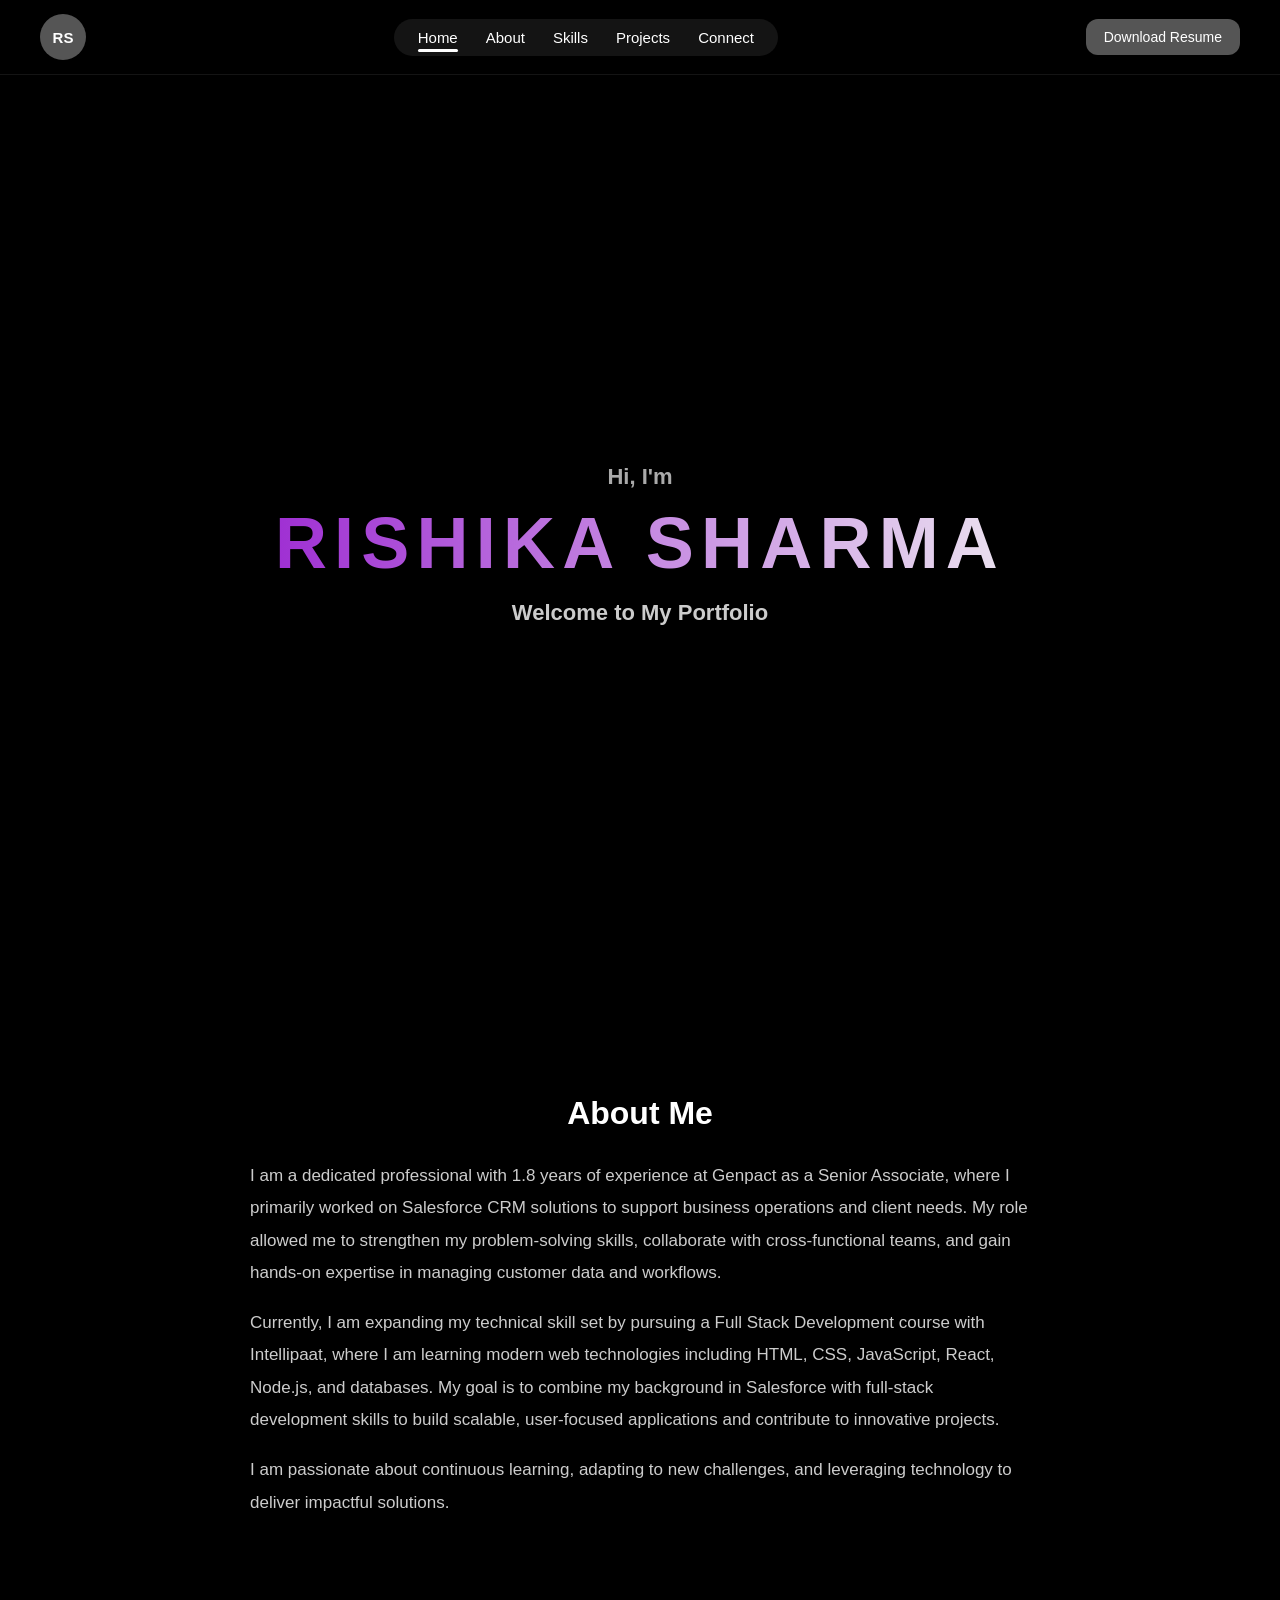
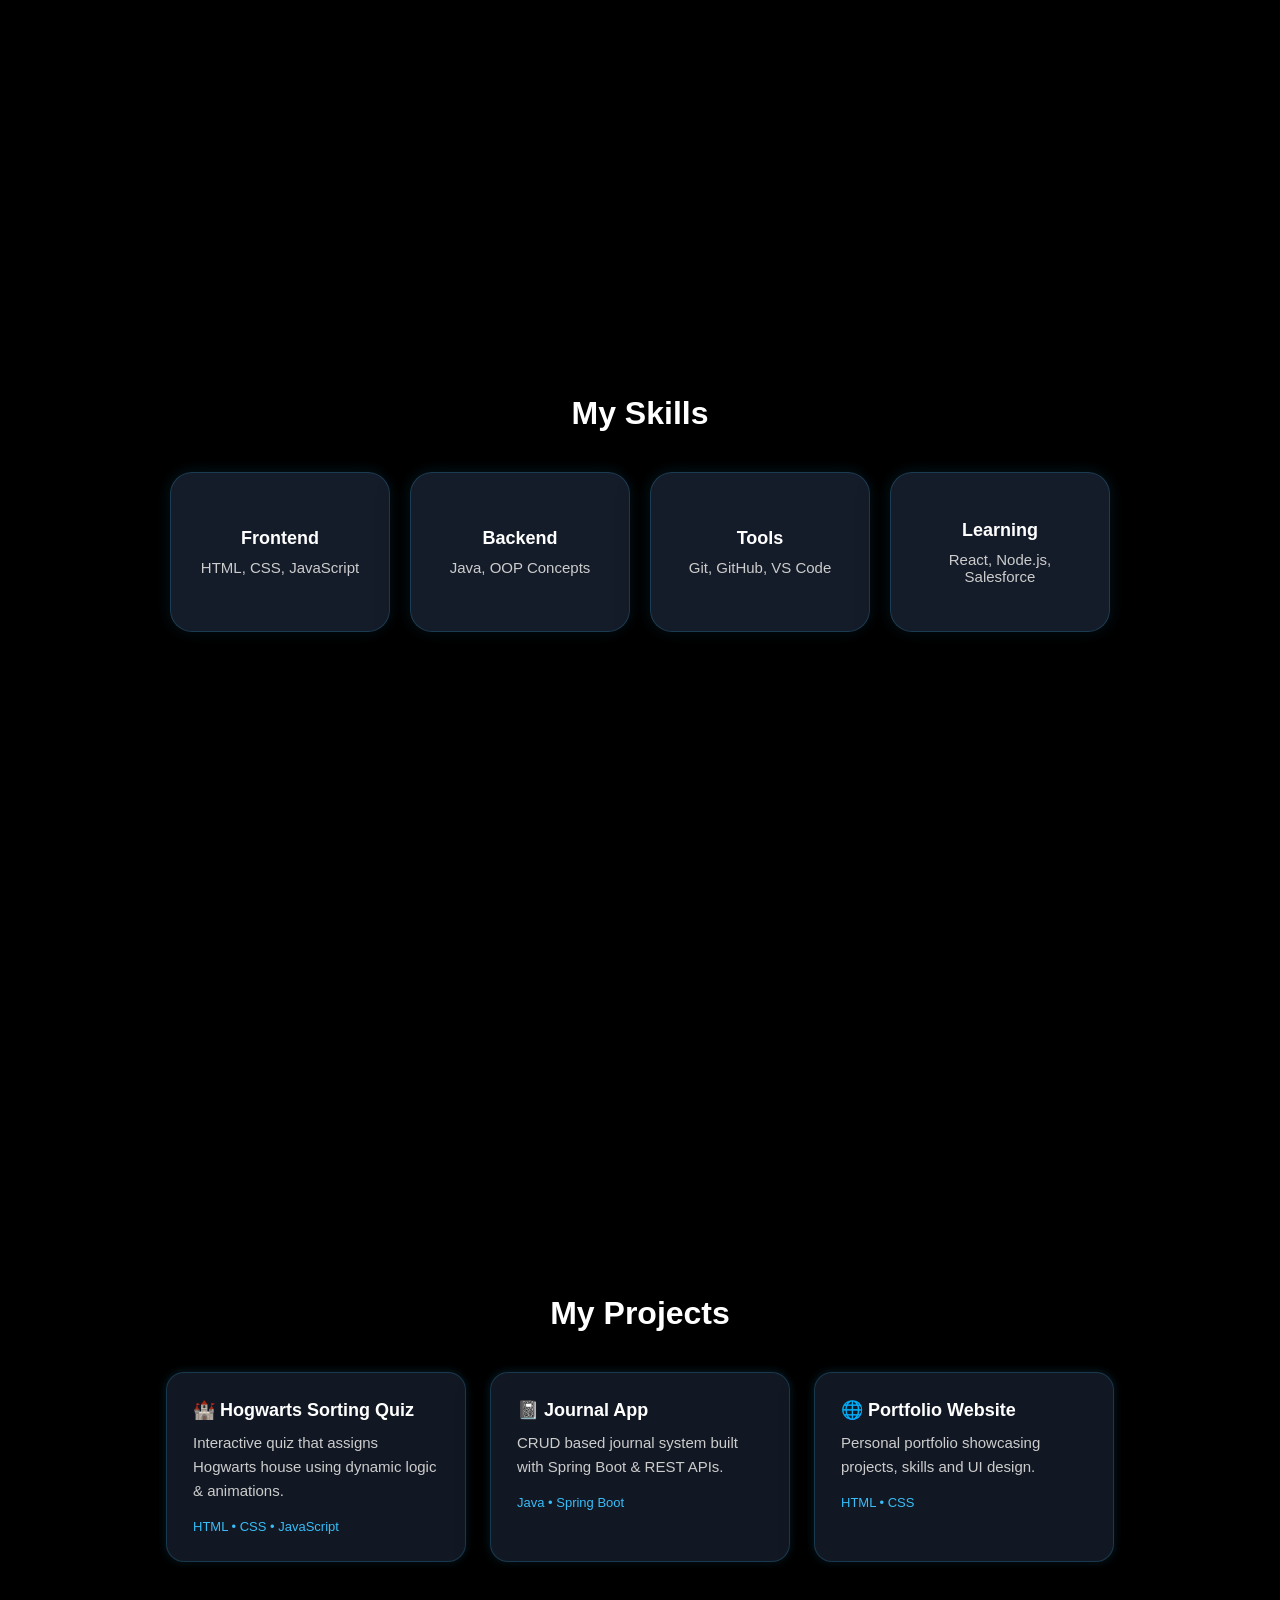
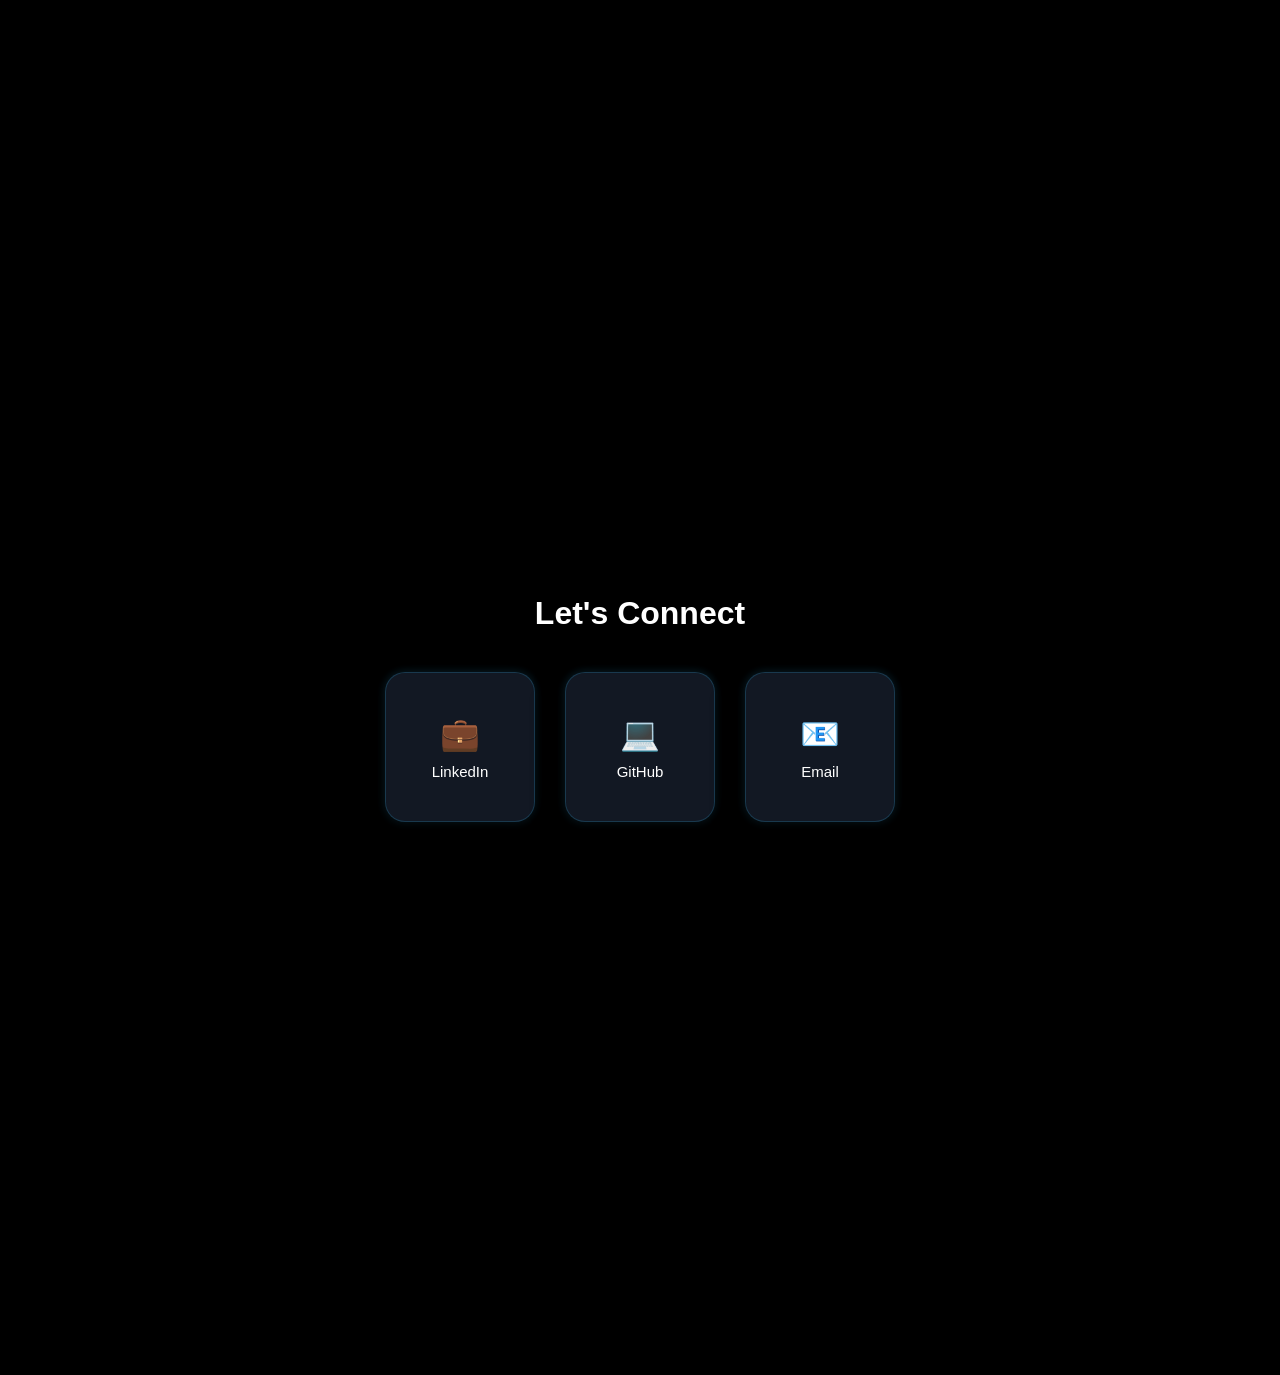
==== commit 0e209948: "updates responsive" ====
--- a/index.html
+++ b/index.html
@@ -7,14 +7,10 @@
   <link rel="stylesheet" href="style.css">
 </head>
 <body>
- 
+
 <nav class="navbar">
-<<<<<<< HEAD
-  <div class="logo">TRS</div>
-=======
   <div class="logo">RS</div>
->>>>>>> bfa4b098079914b4443a8da9f3d98970e6680685
- 
+
   <div class="nav-center" id="navLinks">
     <a href="#home" class="active">Home</a>
     <a href="#about">About</a>
@@ -22,18 +18,18 @@
     <a href="#projects">Projects</a>
     <a href="#connect">Connect</a>
   </div>
- 
+
   <button class="talk-btn">Download Resume</button>
   <div class="menu-toggle" id="menuToggle">☰</div>
 </nav>
- 
+
 <!-- HOME -->
 <div id="home" class="page home-page">
   <h3>Hi, I'm</h3>
   <h2 class="glow-text">Rishika Sharma</h2>
   <h1>Welcome to My Portfolio</h1>
 </div>
- 
+
 <!-- ABOUT -->
 <div id="about" class="page">
   <h2>About Me</h2>
@@ -53,7 +49,7 @@
     I am passionate about continuous learning, adapting to new challenges, and leveraging technology to deliver impactful solutions.
   </p>
 </div>
- 
+
 <!-- SKILLS -->
 <div id="skills" class="page">
   <section class="skills">
@@ -66,7 +62,7 @@
     </div>
   </section>
 </div>
- 
+
 <!-- PROJECTS -->
 <div id="projects" class="page">
   <h2>My Projects</h2>
@@ -88,7 +84,7 @@
     </div>
   </div>
 </div>
- 
+
 <!-- CONNECT -->
 <div id="connect" class="page">
   <h2>Let's Connect</h2>
@@ -104,15 +100,7 @@
     </a>
   </div>
 </div>
- 
+
 <script src="script.js"></script>
 </body>
-</html>
- 
-
-
-
-
-
-
-
+</html>
--- a/style.css
+++ b/style.css
@@ -1,39 +1,26 @@
-<<<<<<< HEAD
-=======
-
->>>>>>> bfa4b098079914b4443a8da9f3d98970e6680685
 /* ===== RESET ===== */
 * {
   margin: 0;
   padding: 0;
   box-sizing: border-box;
 }
- 
+
 html {
   scroll-behavior: smooth;
-<<<<<<< HEAD
   -webkit-text-size-adjust: 100%;
-=======
-  -webkit-text-size-adjust: 100%; /* stops Safari shrinking text */
->>>>>>> bfa4b098079914b4443a8da9f3d98970e6680685
-}
- 
+}
+
 body {
   font-family: 'Segoe UI', Tahoma, Geneva, Verdana, sans-serif;
   background: black;
   color: white;
 }
-<<<<<<< HEAD
-
-=======
- 
->>>>>>> bfa4b098079914b4443a8da9f3d98970e6680685
+
 /* ===== NAVBAR ===== */
 .navbar {
   display: flex;
   justify-content: space-between;
   align-items: center;
-<<<<<<< HEAD
   padding: 14px 40px;
   position: sticky;
   top: 0;
@@ -47,18 +34,6 @@
 .logo {
   width: 46px;
   height: 46px;
-=======
-  padding: 16px 40px;
-  position: sticky;
-  top: 0;
-  z-index: 1000;
-  background: rgba(0,0,0,0.8);
-  backdrop-filter: blur(12px);
-}
- 
-.logo {
-  width: 46px; height: 46px;
->>>>>>> bfa4b098079914b4443a8da9f3d98970e6680685
   border-radius: 50%;
   background: #555;
   display: flex;
@@ -67,33 +42,20 @@
   font-weight: bold;
   font-size: 15px;
   flex-shrink: 0;
-<<<<<<< HEAD
   z-index: 1001;
 }
 
 /* Desktop nav pill */
-=======
-}
- 
->>>>>>> bfa4b098079914b4443a8da9f3d98970e6680685
 .nav-center {
   display: flex;
   align-items: center;
   gap: 28px;
-<<<<<<< HEAD
   background: rgba(255, 255, 255, 0.08);
-=======
-  background: rgba(255,255,255,0.08);
->>>>>>> bfa4b098079914b4443a8da9f3d98970e6680685
   padding: 10px 24px;
   border-radius: 40px;
   backdrop-filter: blur(10px);
 }
-<<<<<<< HEAD
-
-=======
- 
->>>>>>> bfa4b098079914b4443a8da9f3d98970e6680685
+
 .nav-center a {
   color: white;
   text-decoration: none;
@@ -101,24 +63,18 @@
   position: relative;
   white-space: nowrap;
 }
-<<<<<<< HEAD
-
-=======
- 
->>>>>>> bfa4b098079914b4443a8da9f3d98970e6680685
+
 .nav-center a.active::after {
   content: "";
   position: absolute;
-  left: 0; bottom: -6px;
-  width: 100%; height: 3px;
+  left: 0;
+  bottom: -6px;
+  width: 100%;
+  height: 3px;
   background: white;
   border-radius: 2px;
 }
-<<<<<<< HEAD
-
-=======
- 
->>>>>>> bfa4b098079914b4443a8da9f3d98970e6680685
+
 .talk-btn {
   background: #555;
   border: none;
@@ -130,7 +86,6 @@
   white-space: nowrap;
   flex-shrink: 0;
 }
-<<<<<<< HEAD
 
 /* Hamburger — hidden on desktop, shown on mobile */
 .menu-toggle {
@@ -148,28 +103,13 @@
   user-select: none;
 }
 
-=======
- 
-.menu-toggle {
-  display: none;
-  font-size: 28px;        /* bigger tap target */
-  cursor: pointer;
-  flex-shrink: 0;
-  padding: 4px 8px;
-}
- 
->>>>>>> bfa4b098079914b4443a8da9f3d98970e6680685
 /* ===== PAGES ===== */
 .page {
   min-height: 100vh;
   padding: 120px 60px 80px;
   text-align: center;
 }
-<<<<<<< HEAD
-
-=======
- 
->>>>>>> bfa4b098079914b4443a8da9f3d98970e6680685
+
 /* ===== HOME ===== */
 .home-page {
   display: flex;
@@ -177,31 +117,19 @@
   justify-content: center;
   align-items: center;
 }
-<<<<<<< HEAD
-
-=======
- 
->>>>>>> bfa4b098079914b4443a8da9f3d98970e6680685
+
 .home-page h3 {
   font-size: 22px;
   color: #aaa;
   margin-bottom: 10px;
 }
-<<<<<<< HEAD
-
-=======
- 
->>>>>>> bfa4b098079914b4443a8da9f3d98970e6680685
+
 .home-page h1 {
   font-size: 22px;
   color: #ccc;
   margin-top: 14px;
 }
-<<<<<<< HEAD
-
-=======
- 
->>>>>>> bfa4b098079914b4443a8da9f3d98970e6680685
+
 .glow-text {
   display: inline-block;
   font-size: clamp(40px, 9vw, 72px);
@@ -209,45 +137,27 @@
   letter-spacing: 0.1em;
   color: transparent;
   background: linear-gradient(90deg,
-<<<<<<< HEAD
     rgba(187, 56, 248, 0.85),
     rgba(255, 255, 255, 0.95),
     rgba(56, 189, 248, 0.7));
-=======
-    rgba(187,56,248,0.85),
-    rgba(255,255,255,0.95),
-    rgba(56,189,248,0.7));
->>>>>>> bfa4b098079914b4443a8da9f3d98970e6680685
   background-size: 220% 100%;
   -webkit-background-clip: text;
   background-clip: text;
   animation: slideGlow 3.5s linear infinite;
   line-height: 1.2;
 }
-<<<<<<< HEAD
-
-=======
- 
->>>>>>> bfa4b098079914b4443a8da9f3d98970e6680685
+
 @keyframes slideGlow {
   0%   { background-position: 0% 50%; }
   100% { background-position: 200% 50%; }
 }
-<<<<<<< HEAD
-
-=======
- 
->>>>>>> bfa4b098079914b4443a8da9f3d98970e6680685
+
 /* ===== ABOUT ===== */
 #about h2 {
   font-size: 32px;
   margin-bottom: 28px;
 }
-<<<<<<< HEAD
-
-=======
- 
->>>>>>> bfa4b098079914b4443a8da9f3d98970e6680685
+
 .about-text {
   max-width: 780px;
   margin: 0 auto 18px;
@@ -256,22 +166,15 @@
   color: #ccc;
   text-align: left;
 }
-<<<<<<< HEAD
 
 /* ===== SKILLS ===== */
 .skills { padding: 0; }
 
-=======
- 
-/* ===== SKILLS ===== */
-.skills { padding: 0; }
- 
->>>>>>> bfa4b098079914b4443a8da9f3d98970e6680685
 .skills h2 {
   font-size: 32px;
   margin-bottom: 10px;
 }
- 
+
 .skills-container {
   display: flex;
   flex-wrap: wrap;
@@ -279,25 +182,15 @@
   gap: 20px;
   margin-top: 40px;
 }
-<<<<<<< HEAD
-
-=======
- 
->>>>>>> bfa4b098079914b4443a8da9f3d98970e6680685
+
 .card {
   padding: 36px 24px;
   border-radius: 22px;
   width: 220px;
   min-height: 160px;
-<<<<<<< HEAD
   background: rgba(30, 41, 59, 0.7);
   backdrop-filter: blur(12px);
   border: 1px solid rgba(56, 189, 248, 0.2);
-=======
-  background: rgba(30,41,59,0.7);
-  backdrop-filter: blur(12px);
-  border: 1px solid rgba(56,189,248,0.2);
->>>>>>> bfa4b098079914b4443a8da9f3d98970e6680685
   box-shadow: 0 10px 30px rgba(0,0,0,0.6), 0 0 15px rgba(56,189,248,0.15);
   display: flex;
   flex-direction: column;
@@ -306,56 +199,37 @@
   text-align: center;
   transition: all 0.4s ease;
 }
-<<<<<<< HEAD
 
 .card:hover { transform: translateY(-6px); }
 
-=======
- 
-.card:hover { transform: translateY(-6px); }
- 
->>>>>>> bfa4b098079914b4443a8da9f3d98970e6680685
 .card h3 {
   font-size: 18px;
   margin-bottom: 10px;
   color: #fff;
 }
- 
+
 .card p {
   font-size: 15px;
   color: #ccc;
 }
-<<<<<<< HEAD
-
-=======
- 
->>>>>>> bfa4b098079914b4443a8da9f3d98970e6680685
+
 /* ===== PROJECTS ===== */
 #projects h2 {
   font-size: 32px;
   margin-bottom: 40px;
 }
-<<<<<<< HEAD
-
-=======
- 
->>>>>>> bfa4b098079914b4443a8da9f3d98970e6680685
+
 .projects-container {
   display: flex;
   flex-wrap: wrap;
   justify-content: center;
   gap: 24px;
 }
-<<<<<<< HEAD
-
-=======
- 
->>>>>>> bfa4b098079914b4443a8da9f3d98970e6680685
+
 .project-card {
   width: 300px;
   padding: 26px;
   border-radius: 18px;
-<<<<<<< HEAD
   position: relative;
   z-index: 1;
   background: rgba(30, 41, 59, 0.6);
@@ -372,71 +246,40 @@
   border: 1px solid #38bdf8;
 }
 
-=======
-  position: relative; z-index: 1;
-  background: rgba(30,41,59,0.6);
-  backdrop-filter: blur(10px);
-  border: 1px solid rgba(56,189,248,0.2);
-  box-shadow: 0 10px 30px rgba(0,0,0,0.6), 0 0 10px rgba(56,189,248,0.2);
-  transition: all 0.3s ease;
-  text-align: left;
-}
- 
-.project-card:hover {
-  transform: translateY(-10px) scale(1.03);
-  box-shadow: 0 20px 50px rgba(0,0,0,0.8), 0 0 25px rgba(56,189,248,0.6);
-  border: 1px solid #38bdf8;
-}
- 
->>>>>>> bfa4b098079914b4443a8da9f3d98970e6680685
 .project-card h3 {
   font-size: 18px;
   margin-bottom: 10px;
   color: #fff;
 }
- 
+
 .project-card p {
   font-size: 15px;
   color: #ccc;
   margin-bottom: 14px;
   line-height: 1.6;
 }
- 
+
 .project-card span {
   font-size: 13px;
   color: #38bdf8;
 }
-<<<<<<< HEAD
-
-=======
- 
->>>>>>> bfa4b098079914b4443a8da9f3d98970e6680685
+
 /* ===== CONNECT ===== */
 #connect h2 {
   font-size: 32px;
   margin-bottom: 40px;
 }
-<<<<<<< HEAD
-
-=======
- 
->>>>>>> bfa4b098079914b4443a8da9f3d98970e6680685
+
 .connect-container {
   display: flex;
   justify-content: center;
   gap: 30px;
   flex-wrap: wrap;
 }
-<<<<<<< HEAD
 
 .connect-card {
   width: 150px;
   height: 150px;
-=======
- 
-.connect-card {
-  width: 150px; height: 150px;
->>>>>>> bfa4b098079914b4443a8da9f3d98970e6680685
   display: flex;
   flex-direction: column;
   justify-content: center;
@@ -444,7 +287,6 @@
   text-decoration: none;
   color: white;
   border-radius: 20px;
-<<<<<<< HEAD
   background: rgba(30, 41, 59, 0.6);
   backdrop-filter: blur(10px);
   border: 1px solid rgba(56, 189, 248, 0.2);
@@ -452,50 +294,26 @@
   transition: all 0.4s ease;
 }
 
-=======
-  background: rgba(30,41,59,0.6);
-  backdrop-filter: blur(10px);
-  border: 1px solid rgba(56,189,248,0.2);
-  box-shadow: 0 10px 30px rgba(0,0,0,0.6), 0 0 10px rgba(56,189,248,0.2);
-  transition: all 0.4s ease;
-}
- 
->>>>>>> bfa4b098079914b4443a8da9f3d98970e6680685
 .connect-card span {
   font-size: 32px;
   margin-bottom: 10px;
 }
-<<<<<<< HEAD
 
 .connect-card p { font-size: 15px; }
 
-=======
- 
-.connect-card p {
-  font-size: 15px;
-}
- 
->>>>>>> bfa4b098079914b4443a8da9f3d98970e6680685
 .connect-card:hover {
   transform: translateY(-10px) scale(1.05);
   box-shadow: 0 20px 50px rgba(0,0,0,0.8), 0 0 25px rgba(56,189,248,0.6);
   border: 1px solid #38bdf8;
 }
-<<<<<<< HEAD
 
 /* =====================================================
    TABLET (≤ 1024px)
-=======
- 
-/* =====================================================
-   RESPONSIVE — TABLET (≤ 1024px)
->>>>>>> bfa4b098079914b4443a8da9f3d98970e6680685
    ===================================================== */
 @media (max-width: 1024px) {
   .navbar { padding: 14px 28px; }
   .page   { padding: 100px 40px 60px; }
 }
-<<<<<<< HEAD
 
 /* =====================================================
    MOBILE (≤ 768px) — iPhone / Android
@@ -570,53 +388,6 @@
 
   .skills h2 { font-size: 28px; }
 
-=======
- 
-/* =====================================================
-   RESPONSIVE — MOBILE (≤ 768px)
-   Safari iPhone / Android
-   ===================================================== */
-@media (max-width: 768px) {
- 
-  /* Navbar */
-  .nav-center {
-    position: absolute;
-    top: 70px; left: 0; right: 0;
-    flex-direction: column;
-    align-items: flex-start;
-    gap: 18px;
-    background: rgba(8,8,18,0.98);
-    padding: 24px 28px;
-    border-radius: 0 0 18px 18px;
-    display: none;
-    box-shadow: 0 10px 30px rgba(0,0,0,0.7);
-  }
- 
-  .nav-center.show { display: flex; }
- 
-  .nav-center a {
-    font-size: 18px;   /* BIG enough to tap easily */
-    padding: 4px 0;
-  }
- 
-  .menu-toggle { display: block; }
-  .talk-btn    { display: none; }
- 
-  /* Pages */
-  .page { padding: 90px 20px 60px; }
- 
-  /* Home */
-  .home-page h3 { font-size: 20px; }
-  .home-page h1 { font-size: 18px; }
- 
-  /* About */
-  #about h2    { font-size: 28px; }
-  .about-text  { font-size: 16px; text-align: left; }
- 
-  /* Skills */
-  .skills h2 { font-size: 28px; }
- 
->>>>>>> bfa4b098079914b4443a8da9f3d98970e6680685
   .skills-container {
     display: grid;
     grid-template-columns: 1fr 1fr;
@@ -624,48 +395,29 @@
     margin-top: 28px;
     width: 100%;
   }
-<<<<<<< HEAD
-
-=======
- 
->>>>>>> bfa4b098079914b4443a8da9f3d98970e6680685
+
   .card {
     width: 100%;
     min-height: 130px;
     padding: 24px 14px;
     border-radius: 18px;
   }
-<<<<<<< HEAD
 
   .card h3 { font-size: 17px; }
   .card p  { font-size: 14px; }
 
   #projects h2 { font-size: 28px; }
 
-=======
- 
-  .card h3 { font-size: 17px; }
-  .card p  { font-size: 14px; }
- 
-  /* Projects */
-  #projects h2 { font-size: 28px; }
- 
->>>>>>> bfa4b098079914b4443a8da9f3d98970e6680685
   .projects-container {
     flex-direction: column;
     align-items: center;
   }
-<<<<<<< HEAD
-
-=======
- 
->>>>>>> bfa4b098079914b4443a8da9f3d98970e6680685
+
   .project-card {
     width: 100%;
     max-width: 420px;
     padding: 22px 20px;
   }
-<<<<<<< HEAD
 
   .project-card h3 { font-size: 18px; }
   .project-card p  { font-size: 15px; }
@@ -674,23 +426,11 @@
 
   .connect-container { gap: 18px; }
 
-=======
- 
-  .project-card h3 { font-size: 18px; }
-  .project-card p  { font-size: 15px; }
- 
-  /* Connect */
-  #connect h2 { font-size: 28px; }
- 
-  .connect-container { gap: 18px; }
- 
->>>>>>> bfa4b098079914b4443a8da9f3d98970e6680685
   .connect-card {
     width: 120px;
     height: 120px;
     border-radius: 16px;
   }
-<<<<<<< HEAD
 
   .connect-card span { font-size: 28px; }
   .connect-card p    { font-size: 14px; }
@@ -705,34 +445,11 @@
   .home-page h1 { font-size: 16px; }
   .skills-container { gap: 12px; }
 
-=======
- 
-  .connect-card span { font-size: 28px; }
-  .connect-card p    { font-size: 14px; }
-}
- 
-/* =====================================================
-   RESPONSIVE — SMALL PHONE (≤ 430px)
-   iPhone SE, iPhone 14, most Androids
-   ===================================================== */
-@media (max-width: 430px) {
- 
-  .page { padding: 80px 16px 50px; }
- 
-  /* Home */
-  .home-page h3 { font-size: 18px; }
-  .home-page h1 { font-size: 16px; }
- 
-  /* Skills — still 2 columns but tighter */
-  .skills-container { gap: 12px; }
- 
->>>>>>> bfa4b098079914b4443a8da9f3d98970e6680685
   .card {
     min-height: 120px;
     padding: 20px 10px;
     border-radius: 16px;
   }
-<<<<<<< HEAD
 
   .card h3 { font-size: 16px; }
   .card p  { font-size: 13px; }
@@ -746,89 +463,8 @@
 
 /* =====================================================
    VERY SMALL (≤ 360px)
-=======
- 
-  .card h3 { font-size: 16px; }
-  .card p  { font-size: 13px; }
- 
-  /* Projects full width */
-  .project-card { max-width: 100%; }
- 
-  /* Connect cards row of 3 */
-  .connect-card {
-    width: 100px;
-    height: 100px;
-  }
- 
-  .connect-card span { font-size: 26px; }
-  .connect-card p    { font-size: 13px; }
-}
- 
-/* =====================================================
-   RESPONSIVE — VERY SMALL (≤ 360px)
->>>>>>> bfa4b098079914b4443a8da9f3d98970e6680685
    ===================================================== */
 @media (max-width: 360px) {
   .skills-container { grid-template-columns: 1fr; }
   .card { width: 100%; }
-<<<<<<< HEAD
-}// ACTIVE LINK ON SCROLL
-const pages = document.querySelectorAll(".page");
-const navLinks = document.querySelectorAll(".nav-center a");
-
-window.addEventListener("scroll", () => {
-  let current = "";
-  pages.forEach((page) => {
-    const pageTop = page.offsetTop - 120;
-    if (scrollY >= pageTop) current = page.getAttribute("id");
-  });
-  navLinks.forEach((link) => {
-    link.classList.remove("active");
-    if (link.getAttribute("href") === "#" + current) link.classList.add("active");
-  });
-});
-
-// MOBILE MENU TOGGLE
-const menuToggle = document.getElementById("menuToggle");
-const navCenter  = document.getElementById("navLinks");
-
-menuToggle.addEventListener("click", () => {
-  const isOpen = navCenter.classList.toggle("show");
-  menuToggle.textContent = isOpen ? "✕" : "☰";
-  // prevent body scroll when menu is open
-  document.body.style.overflow = isOpen ? "hidden" : "";
-});
-
-// CLOSE MENU AFTER CLICKING A LINK
-navLinks.forEach(link => {
-  link.addEventListener("click", () => {
-    navCenter.classList.remove("show");
-    menuToggle.textContent = "☰";
-    document.body.style.overflow = "";
-  });
-});
-
-// PROJECT CARD 3D TILT (desktop / mouse only)
-if (window.matchMedia("(hover: hover)").matches) {
-  document.querySelectorAll(".project-card").forEach(card => {
-    card.addEventListener("mousemove", (e) => {
-      const x = (e.offsetX / card.clientWidth  - 0.5) * 18;
-      const y = (e.offsetY / card.clientHeight - 0.5) * -18;
-      card.style.transform = `rotateY(${x}deg) rotateX(${y}deg) scale(1.05)`;
-    });
-    card.addEventListener("mouseleave", () => {
-      card.style.transform = "";
-    });
-  });
-}
-=======
-}
- 
-
-
-
-
-
-
-
->>>>>>> bfa4b098079914b4443a8da9f3d98970e6680685
+}
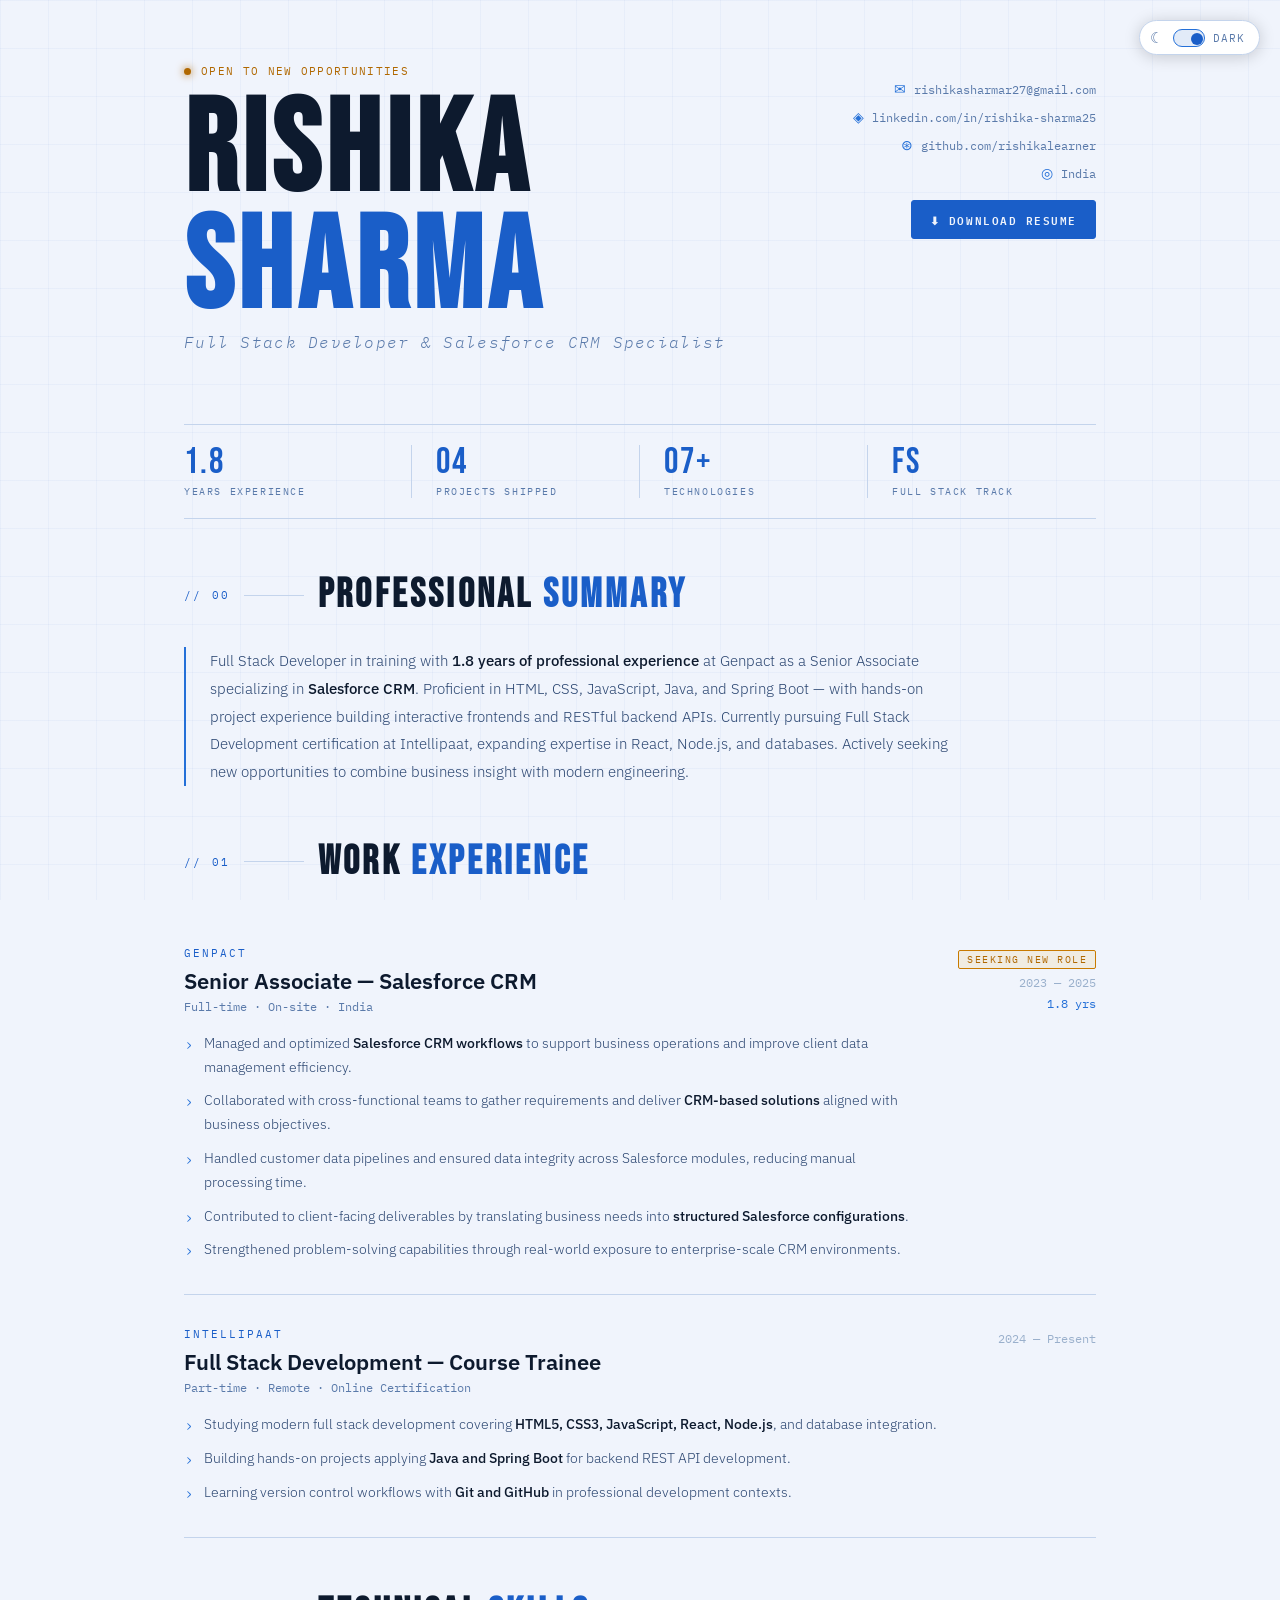
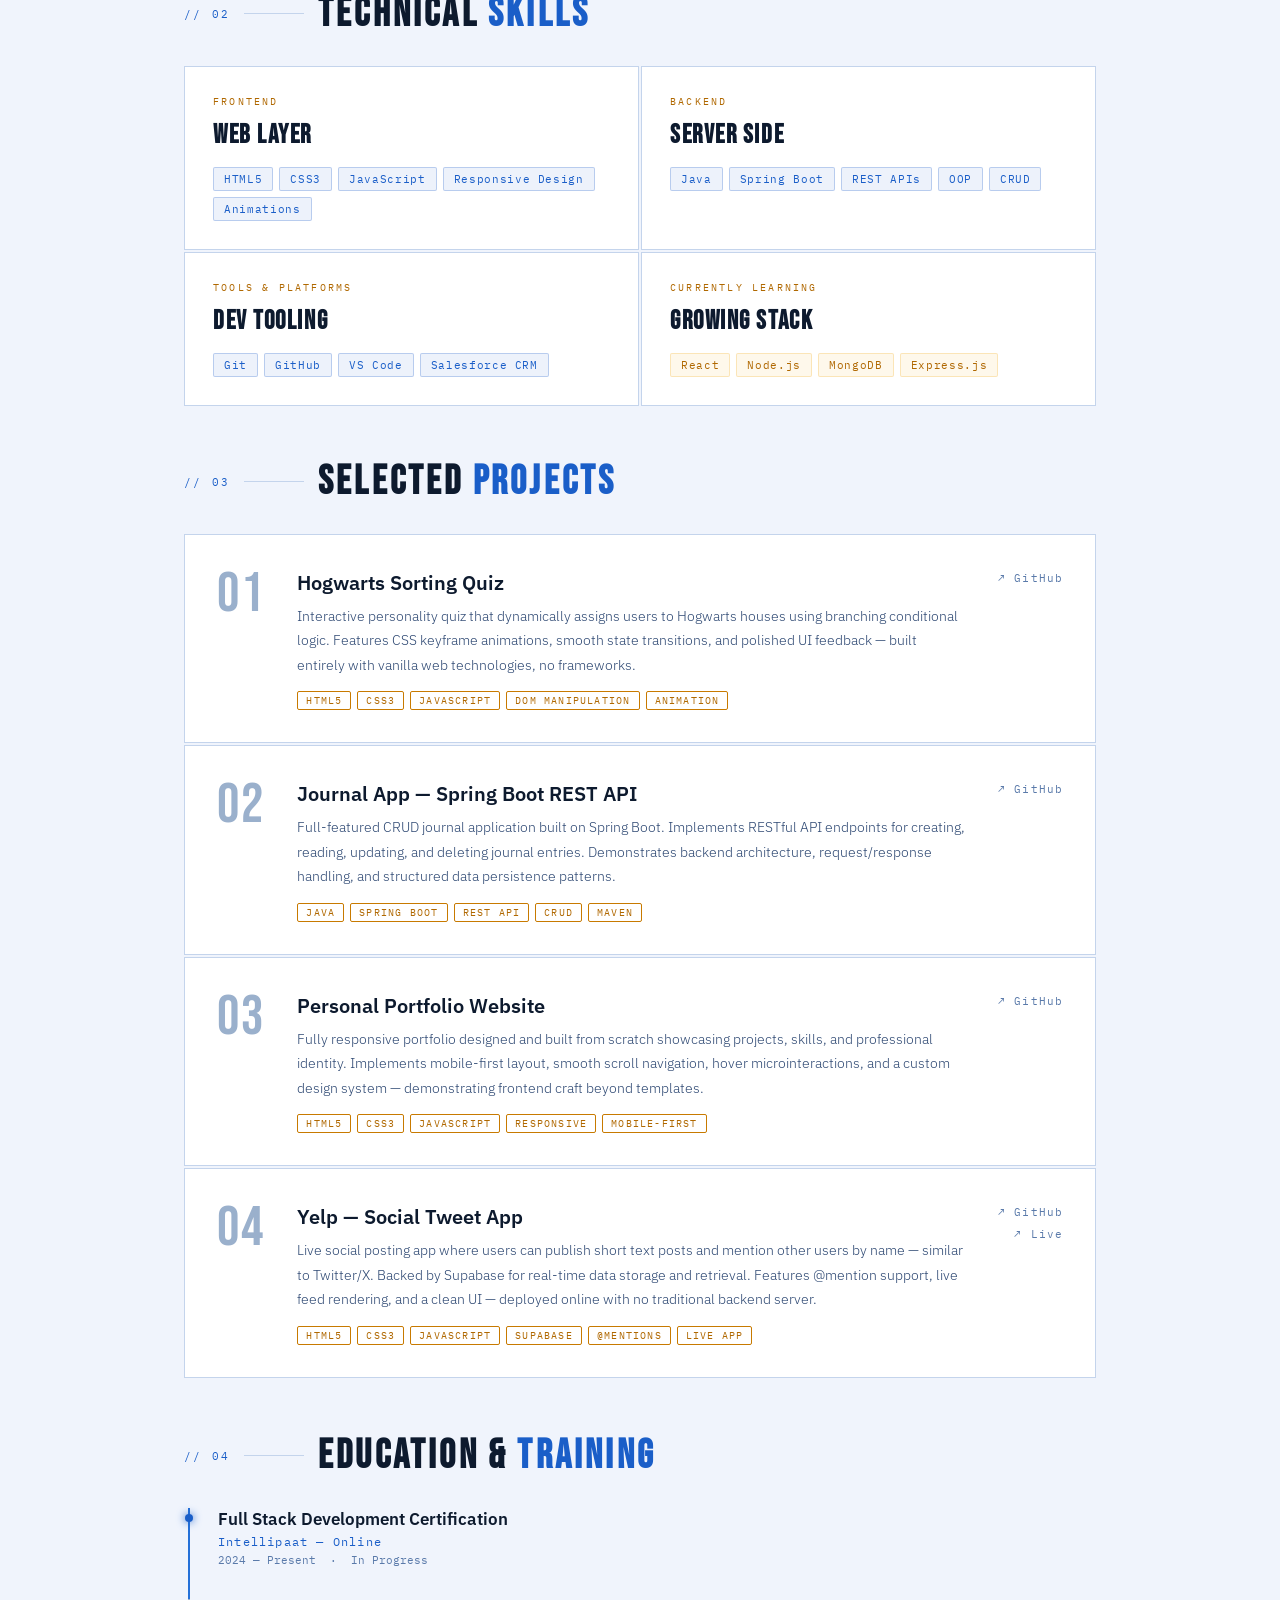
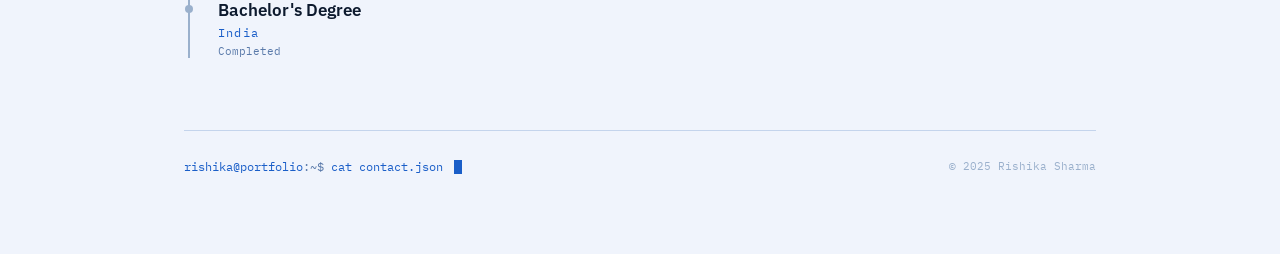
==== commit cfe149a7: "Update print statement from 'Hello' to 'Goodbye'" ====
--- a/index.html
+++ b/index.html
@@ -1,106 +1,825 @@
 <!DOCTYPE html>
-<html lang="en">
+<html lang="en" data-theme="dark">
 <head>
   <meta charset="UTF-8">
-  <meta name="viewport" content="width=device-width, initial-scale=1.0, maximum-scale=1.0">
-  <title>Portfolio – Rishika Sharma</title>
-  <link rel="stylesheet" href="style.css">
+  <meta name="viewport" content="width=device-width, initial-scale=1.0">
+  <title>Rishika Sharma — Full Stack Developer Resume</title>
+  <link rel="preconnect" href="https://fonts.googleapis.com">
+  <link href="https://fonts.googleapis.com/css2?family=IBM+Plex+Mono:ital,wght@0,300;0,400;0,600;1,300&family=IBM+Plex+Sans:ital,wght@0,300;0,400;0,500;0,600;1,300&family=Bebas+Neue&display=swap" rel="stylesheet">
+  <style>
+    *, *::before, *::after { margin: 0; padding: 0; box-sizing: border-box; }
+
+    /* ══ DARK THEME ══ */
+    [data-theme="dark"] {
+      --bg:          #080c14;
+      --bg3:         #101828;
+      --surface:     #172035;
+      --border:      #1e2d4a;
+      --blue:        #3b9eff;
+      --blue-dim:    #1e6fcc;
+      --blue-glow:   #3b9eff22;
+      --amber:       #f0a500;
+      --amber-dim:   #b07800;
+      --fg:          #e2eaf8;
+      --fg-soft:     #8fa8cc;
+      --muted:       #4a6490;
+      --dim:         #263550;
+      --scanline:    rgba(59,158,255,0.012);
+      --grid-color:  rgba(59,158,255,0.03);
+    }
+
+    /* ══ LIGHT THEME ══ */
+    [data-theme="light"] {
+      --bg:          #f0f4fc;
+      --bg3:         #ffffff;
+      --surface:     #dce6f5;
+      --border:      #c4d4ec;
+      --blue:        #1a5ec8;
+      --blue-dim:    #2470d8;
+      --blue-glow:   #1a5ec820;
+      --amber:       #b06800;
+      --amber-dim:   #c87a00;
+      --fg:          #0d1a2e;
+      --fg-soft:     #2a4570;
+      --muted:       #5a7aaa;
+      --dim:         #9ab0cc;
+      --scanline:    transparent;
+      --grid-color:  rgba(26,94,200,0.04);
+    }
+
+    :root {
+      --mono: 'IBM Plex Mono', monospace;
+      --sans: 'IBM Plex Sans', sans-serif;
+      --display: 'Bebas Neue', sans-serif;
+    }
+
+    html { scroll-behavior: smooth; }
+
+    body {
+      font-family: var(--sans);
+      background: var(--bg);
+      color: var(--fg);
+      min-height: 100vh;
+      overflow-x: hidden;
+      position: relative;
+      transition: background 0.35s ease, color 0.35s ease;
+    }
+
+    body::before {
+      content: '';
+      position: fixed; inset: 0;
+      background: repeating-linear-gradient(0deg, transparent, transparent 2px, var(--scanline) 2px, var(--scanline) 4px);
+      pointer-events: none;
+      z-index: 9999;
+    }
+
+    body::after {
+      content: '';
+      position: fixed; inset: 0;
+      background-image: linear-gradient(var(--grid-color) 1px, transparent 1px), linear-gradient(90deg, var(--grid-color) 1px, transparent 1px);
+      background-size: 48px 48px;
+      pointer-events: none;
+      z-index: 0;
+    }
+
+    /* ══ THEME TOGGLE ══ */
+    .theme-toggle {
+      position: fixed;
+      top: 20px; right: 20px;
+      z-index: 1000;
+      background: var(--bg3);
+      border: 1px solid var(--border);
+      border-radius: 40px;
+      padding: 7px 14px 7px 10px;
+      display: flex;
+      align-items: center;
+      gap: 8px;
+      cursor: pointer;
+      font-family: var(--mono);
+      font-size: 11px;
+      letter-spacing: 0.1em;
+      color: var(--muted);
+      transition: border-color 0.2s, color 0.2s, background 0.35s;
+      box-shadow: 0 2px 16px rgba(0,0,0,0.18);
+    }
+    .theme-toggle:hover { border-color: var(--blue); color: var(--blue); }
+    .t-icon { font-size: 15px; transition: transform 0.4s; }
+    .theme-toggle:hover .t-icon { transform: rotate(22deg); }
+
+    .t-track {
+      width: 32px; height: 18px;
+      border-radius: 9px;
+      background: var(--border);
+      position: relative;
+      transition: background 0.3s, border 0.3s;
+    }
+    .t-thumb {
+      position: absolute;
+      top: 3px; left: 3px;
+      width: 12px; height: 12px;
+      border-radius: 50%;
+      background: var(--muted);
+      transition: transform 0.3s ease, background 0.3s;
+    }
+    [data-theme="light"] .t-thumb { transform: translateX(14px); background: var(--blue); }
+    [data-theme="light"] .t-track { background: var(--blue-glow); border: 1px solid var(--blue-dim); }
+
+    /* ══ LAYOUT ══ */
+    .page {
+      position: relative; z-index: 1;
+      max-width: 960px;
+      margin: 0 auto;
+      padding: 0 24px 80px;
+    }
+
+    /* ══ HEADER ══ */
+    .header {
+      padding: 64px 0 0;
+      border-bottom: 1px solid var(--border);
+    }
+    .header-top {
+      display: flex;
+      justify-content: space-between;
+      align-items: flex-start;
+      gap: 32px;
+    }
+    .header-left { flex: 1; }
+
+    .status-bar {
+      font-family: var(--mono);
+      font-size: 11px;
+      letter-spacing: 0.12em;
+      color: var(--amber);
+      margin-bottom: 16px;
+      display: flex;
+      align-items: center;
+      gap: 10px;
+    }
+    .status-dot {
+      width: 7px; height: 7px;
+      border-radius: 50%;
+      background: var(--amber);
+      box-shadow: 0 0 8px var(--amber);
+      animation: pulse 2.5s ease-in-out infinite;
+    }
+    @keyframes pulse {
+      0%,100% { opacity:1; box-shadow: 0 0 8px var(--amber); }
+      50%      { opacity:0.4; box-shadow: 0 0 3px var(--amber); }
+    }
+
+    .hero-name {
+      font-family: var(--display);
+      font-size: clamp(72px, 11vw, 130px);
+      letter-spacing: 0.04em;
+      line-height: 0.9;
+      color: var(--fg);
+      margin-bottom: 4px;
+    }
+    .hero-name .accent { color: var(--blue); }
+
+    .hero-role {
+      font-family: var(--mono);
+      font-size: clamp(13px, 2vw, 16px);
+      font-weight: 300;
+      font-style: italic;
+      color: var(--muted);
+      letter-spacing: 0.08em;
+      margin-bottom: 32px;
+    }
+
+    .header-right {
+      padding-top: 16px;
+      display: flex;
+      flex-direction: column;
+      align-items: flex-end;
+      gap: 10px;
+      min-width: 240px;
+    }
+    .contact-line {
+      font-family: var(--mono);
+      font-size: 12px;
+      color: var(--muted);
+      display: flex;
+      align-items: center;
+      gap: 8px;
+      text-decoration: none;
+      transition: color 0.2s;
+    }
+    .contact-line:hover { color: var(--blue); }
+    .contact-line .icon { color: var(--blue-dim); font-size: 14px; }
+
+    .download-btn {
+      display: inline-flex;
+      align-items: center;
+      gap: 8px;
+      margin-top: 8px;
+      font-family: var(--mono);
+      font-size: 11px;
+      letter-spacing: 0.14em;
+      color: var(--bg);
+      background: var(--blue);
+      border: 1px solid var(--blue);
+      padding: 9px 18px;
+      border-radius: 3px;
+      text-decoration: none;
+      font-weight: 600;
+      transition: background 0.2s, color 0.2s, transform 0.15s;
+    }
+    .download-btn:hover {
+      background: transparent;
+      color: var(--blue);
+      transform: translateY(-1px);
+    }
+
+    .metrics-bar {
+      margin-top: 40px;
+      padding: 20px 0;
+      border-top: 1px solid var(--border);
+      display: grid;
+      grid-template-columns: repeat(4, 1fr);
+    }
+    .metric {
+      padding: 0 24px;
+      border-right: 1px solid var(--border);
+    }
+    .metric:first-child { padding-left: 0; }
+    .metric:last-child  { border-right: none; }
+    .metric-val {
+      font-family: var(--display);
+      font-size: 36px;
+      letter-spacing: 0.06em;
+      color: var(--blue);
+      line-height: 1;
+      margin-bottom: 4px;
+    }
+    .metric-label {
+      font-family: var(--mono);
+      font-size: 10px;
+      letter-spacing: 0.16em;
+      text-transform: uppercase;
+      color: var(--muted);
+    }
+
+    /* ══ SECTIONS ══ */
+    .section { padding: 56px 0 0; }
+
+    .section-label {
+      display: flex;
+      align-items: center;
+      gap: 14px;
+      margin-bottom: 32px;
+    }
+    .section-label-num {
+      font-family: var(--mono);
+      font-size: 11px;
+      color: var(--blue);
+      letter-spacing: 0.2em;
+    }
+    .section-label-line {
+      flex: 1;
+      height: 1px;
+      background: var(--border);
+      max-width: 60px;
+    }
+    .section-label h2 {
+      font-family: var(--display);
+      font-size: 40px;
+      letter-spacing: 0.08em;
+      color: var(--fg);
+      line-height: 1;
+    }
+    .section-label h2 .accent { color: var(--blue); }
+
+    /* ══ SUMMARY ══ */
+    .summary-text {
+      font-size: 15px;
+      line-height: 1.85;
+      color: var(--fg-soft);
+      font-weight: 300;
+      max-width: 780px;
+      border-left: 2px solid var(--blue-dim);
+      padding-left: 24px;
+    }
+    .summary-text strong { color: var(--fg); font-weight: 500; }
+
+    /* ══ EXPERIENCE ══ */
+    .exp-item {
+      display: grid;
+      grid-template-columns: 1fr auto;
+      gap: 24px 48px;
+      padding: 32px 0;
+      border-bottom: 1px solid var(--border);
+      position: relative;
+    }
+    .exp-item:first-child { border-top: 1px solid var(--border); }
+    .exp-item::before {
+      content: '';
+      position: absolute;
+      left: -24px; top: 0; bottom: 0;
+      width: 2px;
+      background: transparent;
+      transition: background 0.3s;
+    }
+    .exp-item:hover::before { background: var(--blue); }
+
+    .exp-company {
+      font-family: var(--mono);
+      font-size: 11px;
+      letter-spacing: 0.18em;
+      text-transform: uppercase;
+      color: var(--blue);
+      margin-bottom: 6px;
+    }
+    .exp-role {
+      font-size: 22px;
+      font-weight: 600;
+      color: var(--fg);
+      margin-bottom: 4px;
+    }
+    .exp-meta {
+      font-family: var(--mono);
+      font-size: 12px;
+      color: var(--muted);
+      margin-bottom: 18px;
+    }
+    .exp-bullets { list-style: none; display: flex; flex-direction: column; gap: 10px; }
+    .exp-bullets li {
+      font-size: 14px;
+      line-height: 1.7;
+      color: var(--fg-soft);
+      font-weight: 300;
+      padding-left: 20px;
+      position: relative;
+    }
+    .exp-bullets li::before {
+      content: '›';
+      position: absolute;
+      left: 0;
+      color: var(--blue-dim);
+      font-family: var(--mono);
+      font-size: 16px;
+      line-height: 1.5;
+    }
+    .exp-bullets li strong { color: var(--fg); font-weight: 500; }
+
+    .exp-dates {
+      font-family: var(--mono);
+      font-size: 12px;
+      color: var(--dim);
+      text-align: right;
+      white-space: nowrap;
+      padding-top: 4px;
+    }
+    .badge-seeking {
+      display: inline-block;
+      background: rgba(240,165,0,0.1);
+      border: 1px solid var(--amber-dim);
+      color: var(--amber);
+      font-family: var(--mono);
+      font-size: 10px;
+      letter-spacing: 0.15em;
+      padding: 2px 8px;
+      border-radius: 2px;
+      margin-bottom: 6px;
+    }
+
+    /* ══ SKILLS ══ */
+    .skills-grid {
+      display: grid;
+      grid-template-columns: repeat(2, 1fr);
+      gap: 2px;
+    }
+    .skill-block {
+      background: var(--bg3);
+      border: 1px solid var(--border);
+      padding: 28px;
+      position: relative;
+      overflow: hidden;
+      transition: border-color 0.25s, background 0.25s;
+    }
+    .skill-block::after {
+      content: '';
+      position: absolute;
+      top: 0; left: 0; right: 0;
+      height: 1px;
+      background: var(--blue);
+      transform: scaleX(0);
+      transform-origin: left;
+      transition: transform 0.35s ease;
+    }
+    .skill-block:hover { border-color: var(--blue-dim); background: var(--surface); }
+    .skill-block:hover::after { transform: scaleX(1); }
+
+    .skill-block-label {
+      font-family: var(--mono);
+      font-size: 10px;
+      letter-spacing: 0.22em;
+      text-transform: uppercase;
+      color: var(--amber);
+      margin-bottom: 12px;
+    }
+    .skill-block-name {
+      font-family: var(--display);
+      font-size: 26px;
+      letter-spacing: 0.06em;
+      color: var(--fg);
+      margin-bottom: 16px;
+    }
+    .skill-pills { display: flex; flex-wrap: wrap; gap: 6px; }
+    .pill {
+      font-family: var(--mono);
+      font-size: 11px;
+      letter-spacing: 0.06em;
+      padding: 4px 10px;
+      border-radius: 2px;
+      background: var(--blue-glow);
+      border: 1px solid rgba(59,158,255,0.22);
+      color: var(--blue);
+    }
+    [data-theme="light"] .pill {
+      background: rgba(26,94,200,0.08);
+      border-color: rgba(26,94,200,0.25);
+    }
+    .pill.learning {
+      background: rgba(240,165,0,0.08);
+      border-color: rgba(240,165,0,0.22);
+      color: var(--amber);
+    }
+
+    /* ══ PROJECTS ══ */
+    .project-card {
+      border: 1px solid var(--border);
+      background: var(--bg3);
+      padding: 32px;
+      margin-bottom: 2px;
+      display: grid;
+      grid-template-columns: auto 1fr auto;
+      gap: 0 32px;
+      align-items: start;
+      transition: border-color 0.25s, background 0.25s;
+    }
+    .project-card:hover { border-color: var(--blue-dim); background: var(--surface); }
+
+    .project-index {
+      font-family: var(--display);
+      font-size: 56px;
+      letter-spacing: 0.04em;
+      color: var(--dim);
+      line-height: 1;
+      transition: color 0.3s;
+    }
+    .project-card:hover .project-index { color: var(--blue); opacity: 0.4; }
+
+    .project-body { padding-top: 2px; }
+    .project-name {
+      font-size: 20px;
+      font-weight: 600;
+      color: var(--fg);
+      margin-bottom: 8px;
+    }
+    .project-desc {
+      font-size: 14px;
+      line-height: 1.75;
+      color: var(--fg-soft);
+      font-weight: 300;
+      margin-bottom: 14px;
+    }
+    .project-tech { display: flex; flex-wrap: wrap; gap: 6px; }
+    .tech-tag {
+      font-family: var(--mono);
+      font-size: 10px;
+      letter-spacing: 0.12em;
+      text-transform: uppercase;
+      color: var(--amber);
+      border: 1px solid var(--amber-dim);
+      padding: 2px 8px;
+      border-radius: 2px;
+    }
+    .project-links { display: flex; flex-direction: column; gap: 8px; align-items: flex-end; padding-top: 4px; }
+    .proj-link {
+      font-family: var(--mono);
+      font-size: 11px;
+      color: var(--muted);
+      text-decoration: none;
+      letter-spacing: 0.1em;
+      transition: color 0.2s;
+    }
+    .proj-link:hover { color: var(--blue); }
+
+    /* ══ EDUCATION ══ */
+    .edu-item {
+      border-left: 2px solid var(--blue-dim);
+      padding: 0 0 32px 28px;
+      position: relative;
+    }
+    .edu-item + .edu-item { border-left: 2px solid var(--dim); }
+    .edu-item::before {
+      content: '';
+      position: absolute;
+      left: -5px; top: 6px;
+      width: 8px; height: 8px;
+      border-radius: 50%;
+      background: var(--blue);
+      box-shadow: 0 0 8px var(--blue);
+    }
+    .edu-item + .edu-item::before { background: var(--dim); box-shadow: none; }
+    .edu-degree { font-size: 17px; font-weight: 600; color: var(--fg); margin-bottom: 4px; }
+    .edu-inst { font-family: var(--mono); font-size: 12px; color: var(--blue); letter-spacing: 0.1em; margin-bottom: 4px; }
+    .edu-year { font-family: var(--mono); font-size: 11px; color: var(--muted); }
+
+    /* ══ FOOTER ══ */
+    .terminal-footer {
+      margin-top: 72px;
+      border-top: 1px solid var(--border);
+      padding-top: 28px;
+      display: flex;
+      justify-content: space-between;
+      align-items: center;
+    }
+    .terminal-footer .prompt { font-family: var(--mono); font-size: 12px; color: var(--muted); }
+    .terminal-footer .prompt span { color: var(--blue); }
+    .cursor {
+      display: inline-block;
+      width: 8px; height: 14px;
+      background: var(--blue);
+      vertical-align: middle;
+      margin-left: 4px;
+      animation: blink 1s step-end infinite;
+    }
+    @keyframes blink { 0%,100%{opacity:1} 50%{opacity:0} }
+
+    .sr-only {
+      position: absolute; width:1px; height:1px;
+      padding:0; margin:-1px; overflow:hidden;
+      clip:rect(0,0,0,0); border:0;
+    }
+
+    /* ══ RESPONSIVE ══ */
+    @media (max-width: 720px) {
+      .theme-toggle { top: 12px; right: 12px; }
+      .header-top { flex-direction: column; }
+      .header-right { align-items: flex-start; }
+      .metrics-bar { grid-template-columns: repeat(2, 1fr); }
+      .metric:nth-child(2) { border-right: none; }
+      .skills-grid { grid-template-columns: 1fr; }
+      .exp-item { grid-template-columns: 1fr; }
+      .exp-dates { text-align: left; }
+      .project-card { grid-template-columns: auto 1fr; }
+      .project-links { display: none; }
+    }
+
+    /* ══ ANIMATIONS ══ */
+    @keyframes fadeIn { from{opacity:0;transform:translateY(16px)} to{opacity:1;transform:translateY(0)} }
+    .status-bar   { animation: fadeIn 0.5s 0.0s both; }
+    .hero-name    { animation: fadeIn 0.6s 0.1s both; }
+    .hero-role    { animation: fadeIn 0.6s 0.2s both; }
+    .header-right { animation: fadeIn 0.6s 0.3s both; }
+    .metrics-bar  { animation: fadeIn 0.6s 0.4s both; }
+  </style>
 </head>
 <body>
 
-<nav class="navbar">
-  <div class="logo">RS</div>
-
-  <div class="nav-center" id="navLinks">
-    <a href="#home" class="active">Home</a>
-    <a href="#about">About</a>
-    <a href="#skills">Skills</a>
-    <a href="#projects">Projects</a>
-    <a href="#connect">Connect</a>
-  </div>
-
-  <button class="talk-btn">Download Resume</button>
-  <div class="menu-toggle" id="menuToggle">☰</div>
-</nav>
-
-<!-- HOME -->
-<div id="home" class="page home-page">
-  <h3>Hi, I'm</h3>
-  <h2 class="glow-text">Rishika Sharma</h2>
-  <h1>Welcome to My Portfolio</h1>
+<button class="theme-toggle" id="themeToggle" aria-label="Toggle light/dark mode">
+  <span class="t-icon" id="tIcon">☀︎</span>
+  <div class="t-track"><div class="t-thumb"></div></div>
+  <span id="tLabel">LIGHT</span>
+</button>
+
+<span class="sr-only">Rishika Sharma — Full Stack Developer Resume</span>
+
+<div class="page">
+
+  <header class="header" role="banner">
+    <div class="header-top">
+      <div class="header-left">
+        <div class="status-bar">
+          <span class="status-dot" aria-hidden="true"></span>
+          OPEN TO NEW OPPORTUNITIES
+        </div>
+        <h1 class="hero-name" aria-label="Rishika Sharma">RISHIKA<br><span class="accent">SHARMA</span></h1>
+        <p class="hero-role">Full Stack Developer &amp; Salesforce CRM Specialist</p>
+      </div>
+      <div class="header-right">
+        <a href="mailto:rishikasharmar27@gmail.com" class="contact-line">
+          <span class="icon" aria-hidden="true">✉</span>rishikasharmar27@gmail.com
+        </a>
+        <a href="https://www.linkedin.com/in/rishika-sharma25/" target="_blank" rel="noopener" class="contact-line">
+          <span class="icon" aria-hidden="true">◈</span>linkedin.com/in/rishika-sharma25
+        </a>
+        <a href="https://github.com/rishikalearner" target="_blank" rel="noopener" class="contact-line">
+          <span class="icon" aria-hidden="true">⊛</span>github.com/rishikalearner
+        </a>
+        <span class="contact-line">
+          <span class="icon" aria-hidden="true">◎</span>India
+        </span>
+        <a href="https://raw.githubusercontent.com/rishikalearner/portfolio-vigilant-waffle/main/Rishika_Sharma_Resume.pdf" download="Rishika_Sharma_Resume.pdf" class="download-btn" aria-label="Download Resume PDF">
+          <span aria-hidden="true">⬇</span> DOWNLOAD RESUME
+        </a>
+      </div>
+    </div>
+    <div class="metrics-bar" role="list">
+      <div class="metric" role="listitem"><div class="metric-val">1.8</div><div class="metric-label">Years Experience</div></div>
+      <div class="metric" role="listitem"><div class="metric-val">04</div><div class="metric-label">Projects Shipped</div></div>
+      <div class="metric" role="listitem"><div class="metric-val">07+</div><div class="metric-label">Technologies</div></div>
+      <div class="metric" role="listitem"><div class="metric-val">FS</div><div class="metric-label">Full Stack Track</div></div>
+    </div>
+  </header>
+
+  <section class="section" aria-labelledby="summary-heading">
+    <div class="section-label">
+      <span class="section-label-num">// 00</span>
+      <div class="section-label-line" aria-hidden="true"></div>
+      <h2 id="summary-heading">PROFESSIONAL <span class="accent">SUMMARY</span></h2>
+    </div>
+    <p class="summary-text">
+      Full Stack Developer in training with <strong>1.8 years of professional experience</strong> at Genpact as a Senior Associate specializing in <strong>Salesforce CRM</strong>. Proficient in HTML, CSS, JavaScript, Java, and Spring Boot — with hands-on project experience building interactive frontends and RESTful backend APIs. Currently pursuing Full Stack Development certification at Intellipaat, expanding expertise in React, Node.js, and databases. Actively seeking new opportunities to combine business insight with modern engineering.
+    </p>
+  </section>
+
+  <section class="section" aria-labelledby="exp-heading">
+    <div class="section-label">
+      <span class="section-label-num">// 01</span>
+      <div class="section-label-line" aria-hidden="true"></div>
+      <h2 id="exp-heading">WORK <span class="accent">EXPERIENCE</span></h2>
+    </div>
+
+    <article class="exp-item">
+      <div>
+        <p class="exp-company">Genpact</p>
+        <h3 class="exp-role">Senior Associate — Salesforce CRM</h3>
+        <p class="exp-meta">Full-time · On-site · India</p>
+        <ul class="exp-bullets">
+          <li>Managed and optimized <strong>Salesforce CRM workflows</strong> to support business operations and improve client data management efficiency.</li>
+          <li>Collaborated with cross-functional teams to gather requirements and deliver <strong>CRM-based solutions</strong> aligned with business objectives.</li>
+          <li>Handled customer data pipelines and ensured data integrity across Salesforce modules, reducing manual processing time.</li>
+          <li>Contributed to client-facing deliverables by translating business needs into <strong>structured Salesforce configurations</strong>.</li>
+          <li>Strengthened problem-solving capabilities through real-world exposure to enterprise-scale CRM environments.</li>
+        </ul>
+      </div>
+      <div class="exp-dates">
+        <div class="badge-seeking">SEEKING NEW ROLE</div>
+        <div>2023 — 2025</div>
+        <div style="margin-top:6px;color:var(--blue-dim);">1.8 yrs</div>
+      </div>
+    </article>
+
+    <article class="exp-item">
+      <div>
+        <p class="exp-company">Intellipaat</p>
+        <h3 class="exp-role">Full Stack Development — Course Trainee</h3>
+        <p class="exp-meta">Part-time · Remote · Online Certification</p>
+        <ul class="exp-bullets">
+          <li>Studying modern full stack development covering <strong>HTML5, CSS3, JavaScript, React, Node.js</strong>, and database integration.</li>
+          <li>Building hands-on projects applying <strong>Java and Spring Boot</strong> for backend REST API development.</li>
+          <li>Learning version control workflows with <strong>Git and GitHub</strong> in professional development contexts.</li>
+        </ul>
+      </div>
+      <div class="exp-dates"><div>2024 — Present</div></div>
+    </article>
+  </section>
+
+  <section class="section" aria-labelledby="skills-heading">
+    <div class="section-label">
+      <span class="section-label-num">// 02</span>
+      <div class="section-label-line" aria-hidden="true"></div>
+      <h2 id="skills-heading">TECHNICAL <span class="accent">SKILLS</span></h2>
+    </div>
+    <div class="skills-grid" role="list">
+      <article class="skill-block" role="listitem">
+        <p class="skill-block-label">Frontend</p>
+        <h3 class="skill-block-name">WEB LAYER</h3>
+        <div class="skill-pills">
+          <span class="pill">HTML5</span><span class="pill">CSS3</span><span class="pill">JavaScript</span><span class="pill">Responsive Design</span><span class="pill">Animations</span>
+        </div>
+      </article>
+      <article class="skill-block" role="listitem">
+        <p class="skill-block-label">Backend</p>
+        <h3 class="skill-block-name">SERVER SIDE</h3>
+        <div class="skill-pills">
+          <span class="pill">Java</span><span class="pill">Spring Boot</span><span class="pill">REST APIs</span><span class="pill">OOP</span><span class="pill">CRUD</span>
+        </div>
+      </article>
+      <article class="skill-block" role="listitem">
+        <p class="skill-block-label">Tools &amp; Platforms</p>
+        <h3 class="skill-block-name">DEV TOOLING</h3>
+        <div class="skill-pills">
+          <span class="pill">Git</span><span class="pill">GitHub</span><span class="pill">VS Code</span><span class="pill">Salesforce CRM</span>
+        </div>
+      </article>
+      <article class="skill-block" role="listitem">
+        <p class="skill-block-label">Currently Learning</p>
+        <h3 class="skill-block-name">GROWING STACK</h3>
+        <div class="skill-pills">
+          <span class="pill learning">React</span><span class="pill learning">Node.js</span><span class="pill learning">MongoDB</span><span class="pill learning">Express.js</span>
+        </div>
+      </article>
+    </div>
+  </section>
+
+  <section class="section" aria-labelledby="projects-heading">
+    <div class="section-label">
+      <span class="section-label-num">// 03</span>
+      <div class="section-label-line" aria-hidden="true"></div>
+      <h2 id="projects-heading">SELECTED <span class="accent">PROJECTS</span></h2>
+    </div>
+
+    <article class="project-card" aria-labelledby="proj1">
+      <div class="project-index" aria-hidden="true">01</div>
+      <div class="project-body">
+        <h3 class="project-name" id="proj1">Hogwarts Sorting Quiz</h3>
+        <p class="project-desc">Interactive personality quiz that dynamically assigns users to Hogwarts houses using branching conditional logic. Features CSS keyframe animations, smooth state transitions, and polished UI feedback — built entirely with vanilla web technologies, no frameworks.</p>
+        <div class="project-tech"><span class="tech-tag">HTML5</span><span class="tech-tag">CSS3</span><span class="tech-tag">JavaScript</span><span class="tech-tag">DOM Manipulation</span><span class="tech-tag">Animation</span></div>
+      </div>
+      <div class="project-links"><a href="https://github.com/rishikalearner" target="_blank" rel="noopener" class="proj-link">↗ GitHub</a></div>
+    </article>
+
+    <article class="project-card" aria-labelledby="proj2">
+      <div class="project-index" aria-hidden="true">02</div>
+      <div class="project-body">
+        <h3 class="project-name" id="proj2">Journal App — Spring Boot REST API</h3>
+        <p class="project-desc">Full-featured CRUD journal application built on Spring Boot. Implements RESTful API endpoints for creating, reading, updating, and deleting journal entries. Demonstrates backend architecture, request/response handling, and structured data persistence patterns.</p>
+        <div class="project-tech"><span class="tech-tag">Java</span><span class="tech-tag">Spring Boot</span><span class="tech-tag">REST API</span><span class="tech-tag">CRUD</span><span class="tech-tag">Maven</span></div>
+      </div>
+      <div class="project-links"><a href="https://github.com/rishikalearner" target="_blank" rel="noopener" class="proj-link">↗ GitHub</a></div>
+    </article>
+
+    <article class="project-card" aria-labelledby="proj3">
+      <div class="project-index" aria-hidden="true">03</div>
+      <div class="project-body">
+        <h3 class="project-name" id="proj3">Personal Portfolio Website</h3>
+        <p class="project-desc">Fully responsive portfolio designed and built from scratch showcasing projects, skills, and professional identity. Implements mobile-first layout, smooth scroll navigation, hover microinteractions, and a custom design system — demonstrating frontend craft beyond templates.</p>
+        <div class="project-tech"><span class="tech-tag">HTML5</span><span class="tech-tag">CSS3</span><span class="tech-tag">JavaScript</span><span class="tech-tag">Responsive</span><span class="tech-tag">Mobile-First</span></div>
+      </div>
+      <div class="project-links"><a href="https://github.com/rishikalearner" target="_blank" rel="noopener" class="proj-link">↗ GitHub</a></div>
+    </article>
+
+    <article class="project-card" aria-labelledby="proj4">
+      <div class="project-index" aria-hidden="true">04</div>
+      <div class="project-body">
+        <h3 class="project-name" id="proj4">Yelp — Social Tweet App</h3>
+        <p class="project-desc">Live social posting app where users can publish short text posts and mention other users by name — similar to Twitter/X. Backed by Supabase for real-time data storage and retrieval. Features @mention support, live feed rendering, and a clean UI — deployed online with no traditional backend server.</p>
+        <div class="project-tech"><span class="tech-tag">HTML5</span><span class="tech-tag">CSS3</span><span class="tech-tag">JavaScript</span><span class="tech-tag">Supabase</span><span class="tech-tag">@Mentions</span><span class="tech-tag">Live App</span></div>
+      </div>
+      <div class="project-links"><a href="https://github.com/rishikalearner" target="_blank" rel="noopener" class="proj-link">↗ GitHub</a><a href="#" class="proj-link">↗ Live</a></div>
+    </article>
+  </section>
+
+  <section class="section" aria-labelledby="edu-heading">
+    <div class="section-label">
+      <span class="section-label-num">// 04</span>
+      <div class="section-label-line" aria-hidden="true"></div>
+      <h2 id="edu-heading">EDUCATION &amp; <span class="accent">TRAINING</span></h2>
+    </div>
+    <div style="padding-left:4px;">
+      <div class="edu-item">
+        <h3 class="edu-degree">Full Stack Development Certification</h3>
+        <p class="edu-inst">Intellipaat — Online</p>
+        <p class="edu-year">2024 — Present &nbsp;·&nbsp; In Progress</p>
+      </div>
+      <div class="edu-item" style="border-left:2px solid var(--dim);padding-bottom:0;">
+        <h3 class="edu-degree">Bachelor's Degree</h3>
+        <p class="edu-inst">India</p>
+        <p class="edu-year">Completed</p>
+      </div>
+    </div>
+  </section>
+
+  <footer class="terminal-footer" role="contentinfo">
+    <div class="prompt">
+      <span>rishika@portfolio</span>:<span style="color:var(--muted)">~</span>$ <span>cat contact.json</span>
+      <span class="cursor" aria-hidden="true"></span>
+    </div>
+    <p style="font-family:var(--mono);font-size:11px;color:var(--dim);">© 2025 Rishika Sharma</p>
+  </footer>
+
 </div>
 
-<!-- ABOUT -->
-<div id="about" class="page">
-  <h2>About Me</h2>
-  <p class="about-text">
-    I am a dedicated professional with 1.8 years of experience at Genpact as a Senior Associate,
-    where I primarily worked on Salesforce CRM solutions to support business operations and client needs.
-    My role allowed me to strengthen my problem-solving skills, collaborate with cross-functional teams,
-    and gain hands-on expertise in managing customer data and workflows.
-  </p>
-  <p class="about-text">
-    Currently, I am expanding my technical skill set by pursuing a Full Stack Development course with Intellipaat,
-    where I am learning modern web technologies including HTML, CSS, JavaScript, React, Node.js, and databases.
-    My goal is to combine my background in Salesforce with full-stack development skills to build scalable,
-    user-focused applications and contribute to innovative projects.
-  </p>
-  <p class="about-text">
-    I am passionate about continuous learning, adapting to new challenges, and leveraging technology to deliver impactful solutions.
-  </p>
-</div>
-
-<!-- SKILLS -->
-<div id="skills" class="page">
-  <section class="skills">
-    <h2>My Skills</h2>
-    <div class="skills-container">
-      <div class="card"><h3>Frontend</h3><p>HTML, CSS, JavaScript</p></div>
-      <div class="card"><h3>Backend</h3><p>Java, OOP Concepts</p></div>
-      <div class="card"><h3>Tools</h3><p>Git, GitHub, VS Code</p></div>
-      <div class="card"><h3>Learning</h3><p>React, Node.js, Salesforce</p></div>
-    </div>
-  </section>
-</div>
-
-<!-- PROJECTS -->
-<div id="projects" class="page">
-  <h2>My Projects</h2>
-  <div class="projects-container">
-    <div class="project-card">
-      <h3>🏰 Hogwarts Sorting Quiz</h3>
-      <p>Interactive quiz that assigns Hogwarts house using dynamic logic &amp; animations.</p>
-      <span>HTML • CSS • JavaScript</span>
-    </div>
-    <div class="project-card">
-      <h3>📓 Journal App</h3>
-      <p>CRUD based journal system built with Spring Boot &amp; REST APIs.</p>
-      <span>Java • Spring Boot</span>
-    </div>
-    <div class="project-card">
-      <h3>🌐 Portfolio Website</h3>
-      <p>Personal portfolio showcasing projects, skills and UI design.</p>
-      <span>HTML • CSS</span>
-    </div>
-  </div>
-</div>
-
-<!-- CONNECT -->
-<div id="connect" class="page">
-  <h2>Let's Connect</h2>
-  <div class="connect-container">
-    <a href="https://www.linkedin.com/in/rishika-sharma25/" target="_blank" class="connect-card">
-      <span>💼</span><p>LinkedIn</p>
-    </a>
-    <a href="https://github.com/rishikalearner" target="_blank" class="connect-card">
-      <span>💻</span><p>GitHub</p>
-    </a>
-    <a href="mailto:rishikasharmar27@gmail.com" class="connect-card">
-      <span>📧</span><p>Email</p>
-    </a>
-  </div>
-</div>
-
-<script src="script.js"></script>
+<script>
+  (function() {
+    var html  = document.documentElement;
+    var btn   = document.getElementById('themeToggle');
+    var icon  = document.getElementById('tIcon');
+    var label = document.getElementById('tLabel');
+
+    // Read system preference
+    var sysDark = window.matchMedia && window.matchMedia('(prefers-color-scheme: dark)').matches;
+    var isDark  = sysDark;
+
+    function applyTheme() {
+      html.setAttribute('data-theme', isDark ? 'dark' : 'light');
+      icon.textContent  = isDark ? '☀︎' : '☾';
+      label.textContent = isDark ? 'LIGHT' : 'DARK';
+    }
+
+    // Set on load
+    applyTheme();
+
+    // Toggle on click
+    btn.addEventListener('click', function() {
+      isDark = !isDark;
+      applyTheme();
+    });
+  })();
+</script>
 </body>
-</html>+</html>
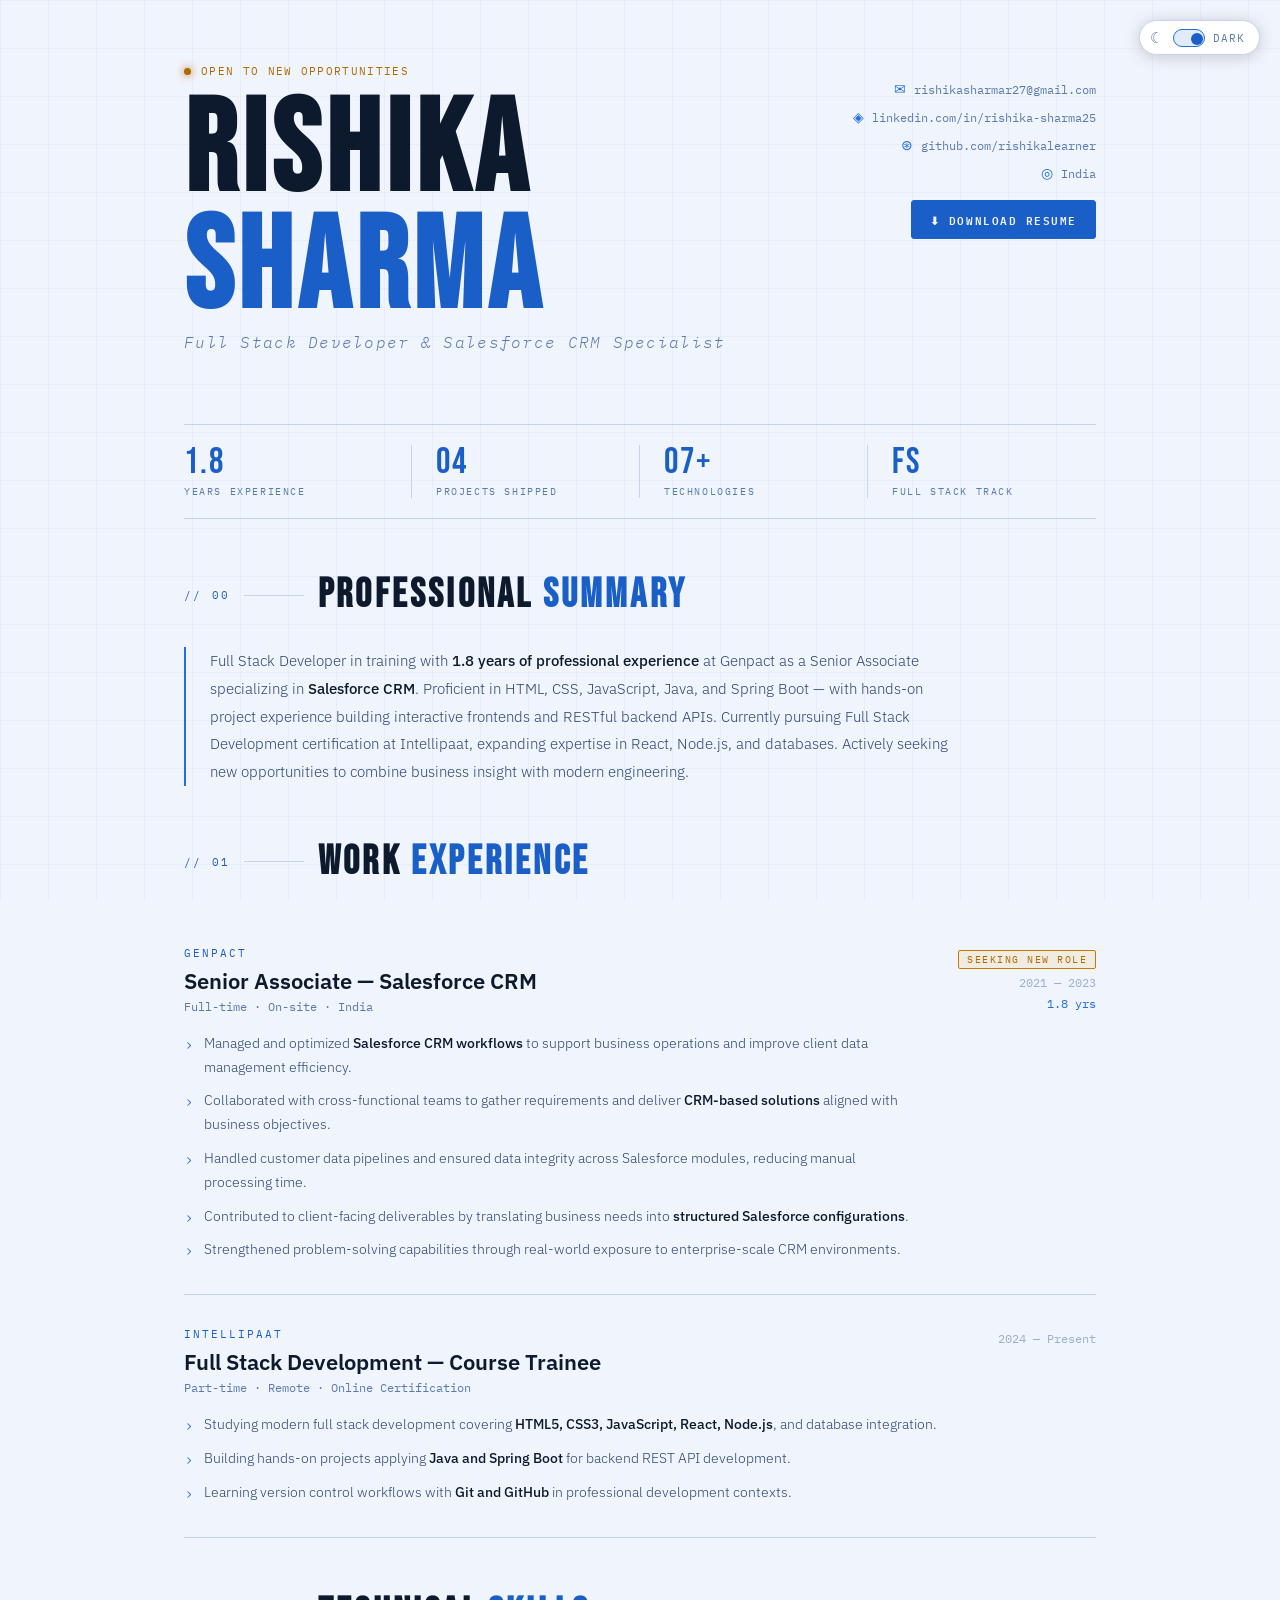
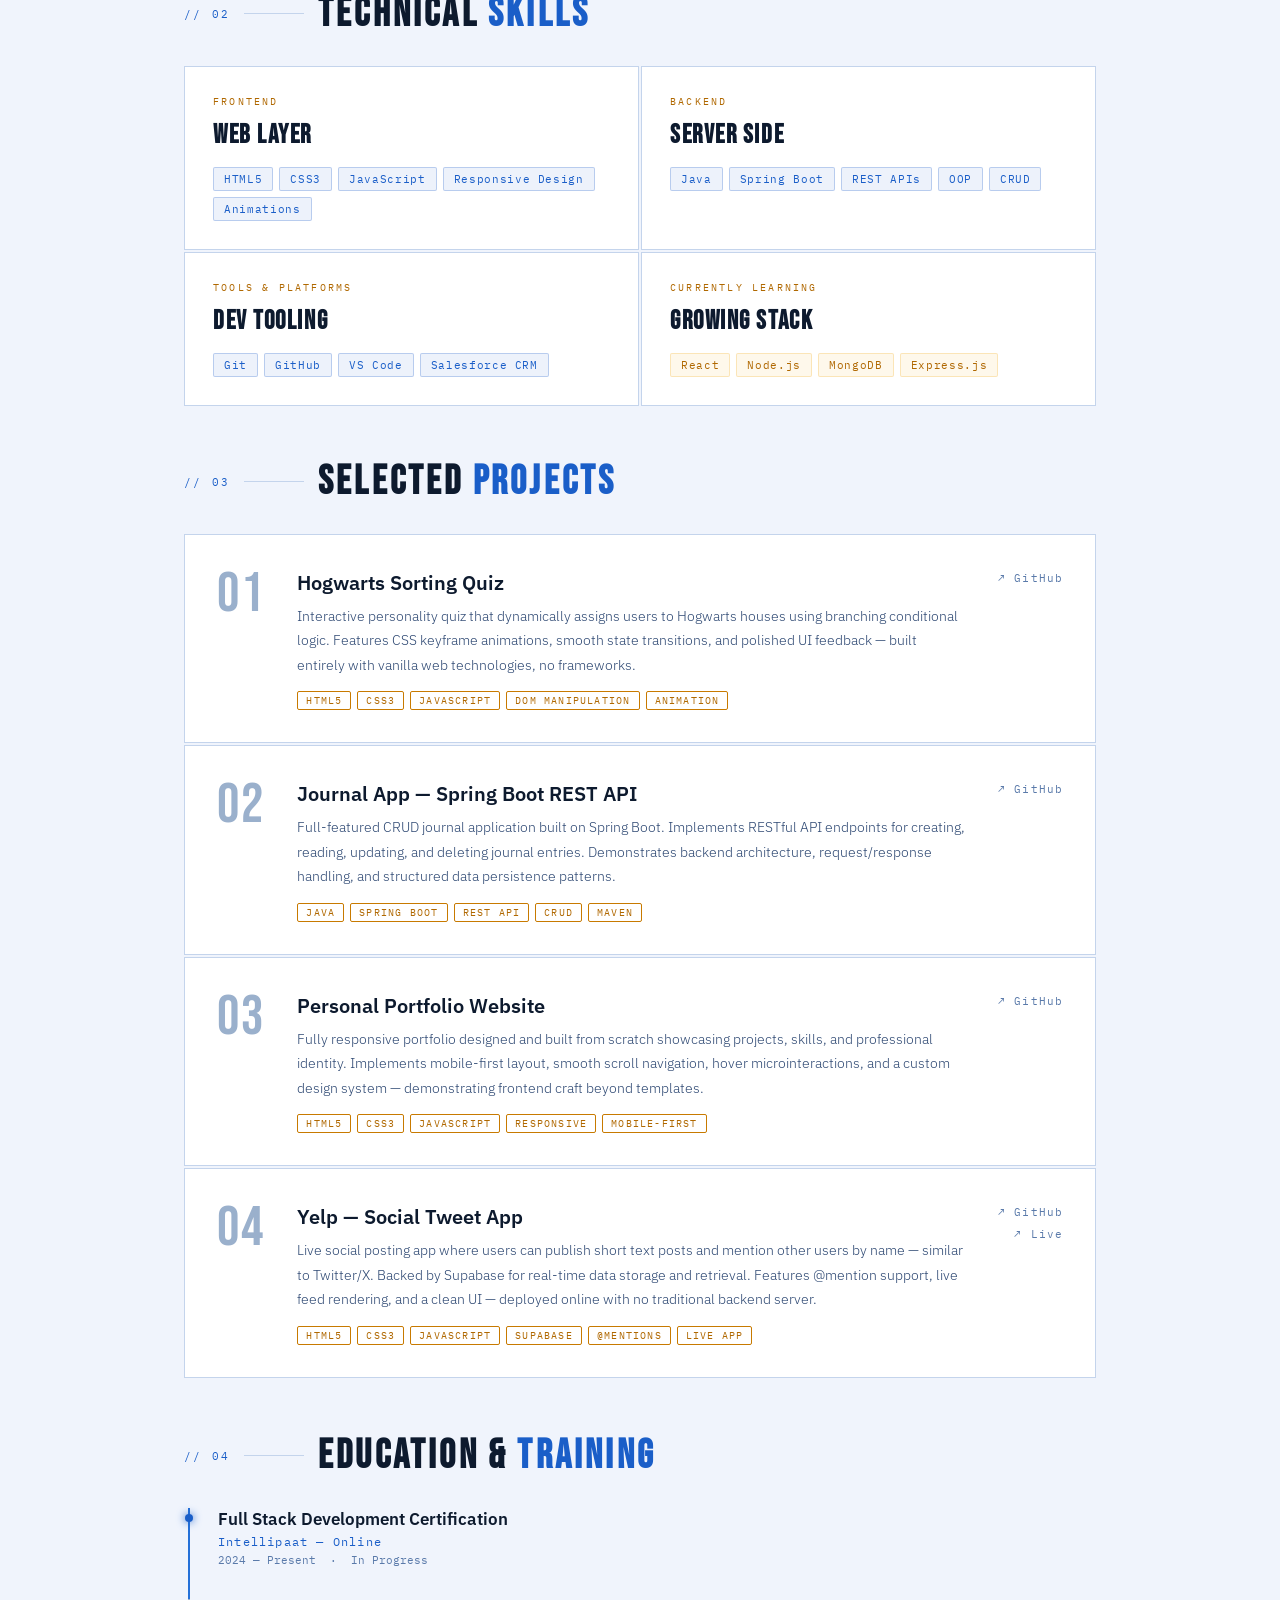
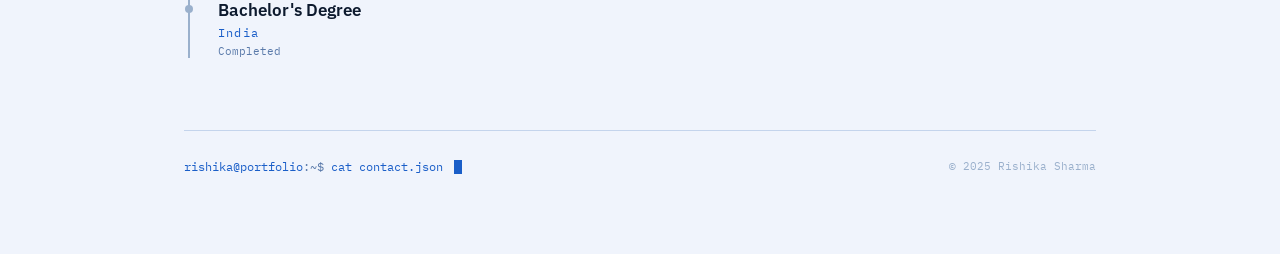
==== commit f2d3901f: "Update employment dates in index.html" ====
--- a/index.html
+++ b/index.html
@@ -3,7 +3,7 @@
 <head>
   <meta charset="UTF-8">
   <meta name="viewport" content="width=device-width, initial-scale=1.0">
-  <title>Rishika Sharma — Full Stack Developer Resume</title>
+  <title>Rishika Sharma : Software Developer Resume</title>
   <link rel="preconnect" href="https://fonts.googleapis.com">
   <link href="https://fonts.googleapis.com/css2?family=IBM+Plex+Mono:ital,wght@0,300;0,400;0,600;1,300&family=IBM+Plex+Sans:ital,wght@0,300;0,400;0,500;0,600;1,300&family=Bebas+Neue&display=swap" rel="stylesheet">
   <style>
@@ -612,7 +612,7 @@
         <span class="contact-line">
           <span class="icon" aria-hidden="true">◎</span>India
         </span>
-        <a href="https://raw.githubusercontent.com/rishikalearner/portfolio-vigilant-waffle/main/Rishika_Sharma_Resume.pdf" download="Rishika_Sharma_Resume.pdf" class="download-btn" aria-label="Download Resume PDF">
+        <a href="https://raw.githubusercontent.com/rishikalearner/portfolio-vigilant-waffle/main/Rishika_Sharma_Software_Developer_Resume.pdf" download="Rishika_Sharma_Software_Developer_Resume.pdf" class="download-btn" aria-label="Download Resume PDF">
           <span aria-hidden="true">⬇</span> DOWNLOAD RESUME
         </a>
       </div>
@@ -658,7 +658,7 @@
       </div>
       <div class="exp-dates">
         <div class="badge-seeking">SEEKING NEW ROLE</div>
-        <div>2023 — 2025</div>
+        <div>2021 — 2023</div>
         <div style="margin-top:6px;color:var(--blue-dim);">1.8 yrs</div>
       </div>
     </article>
